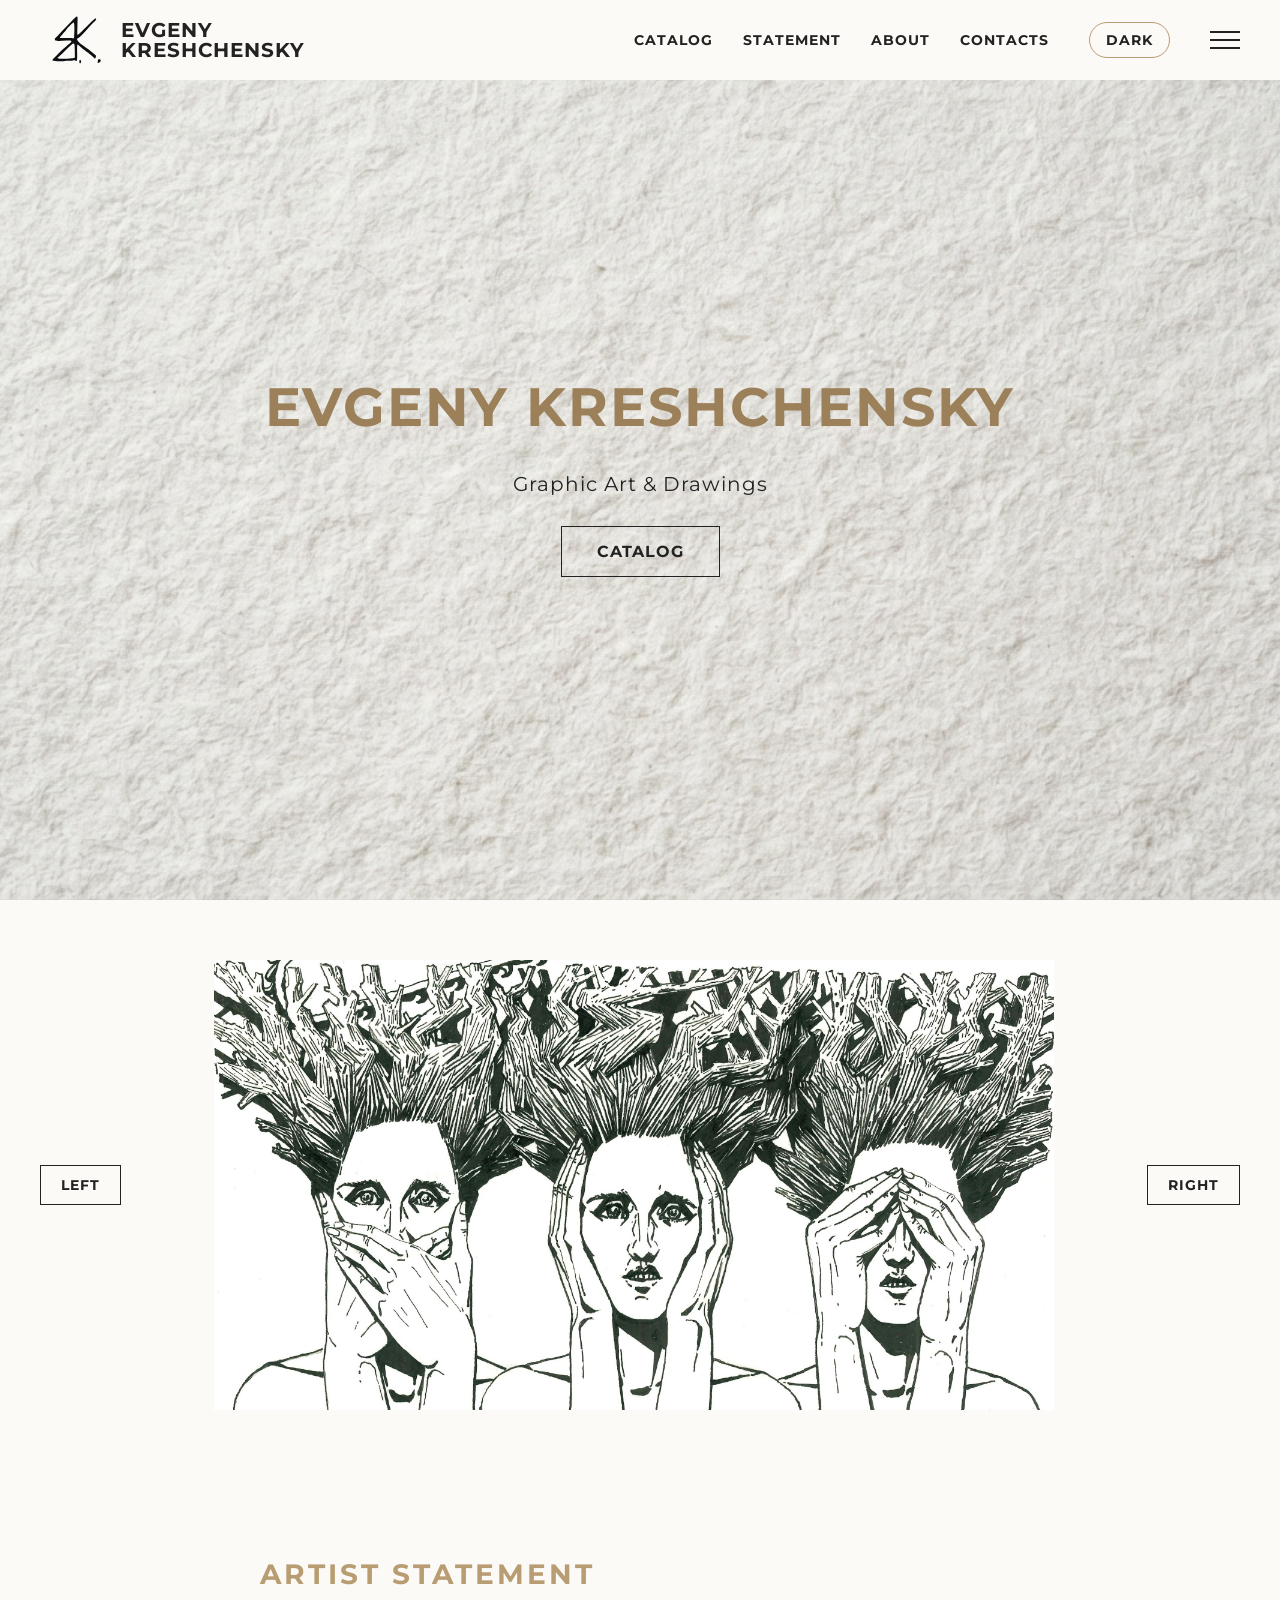
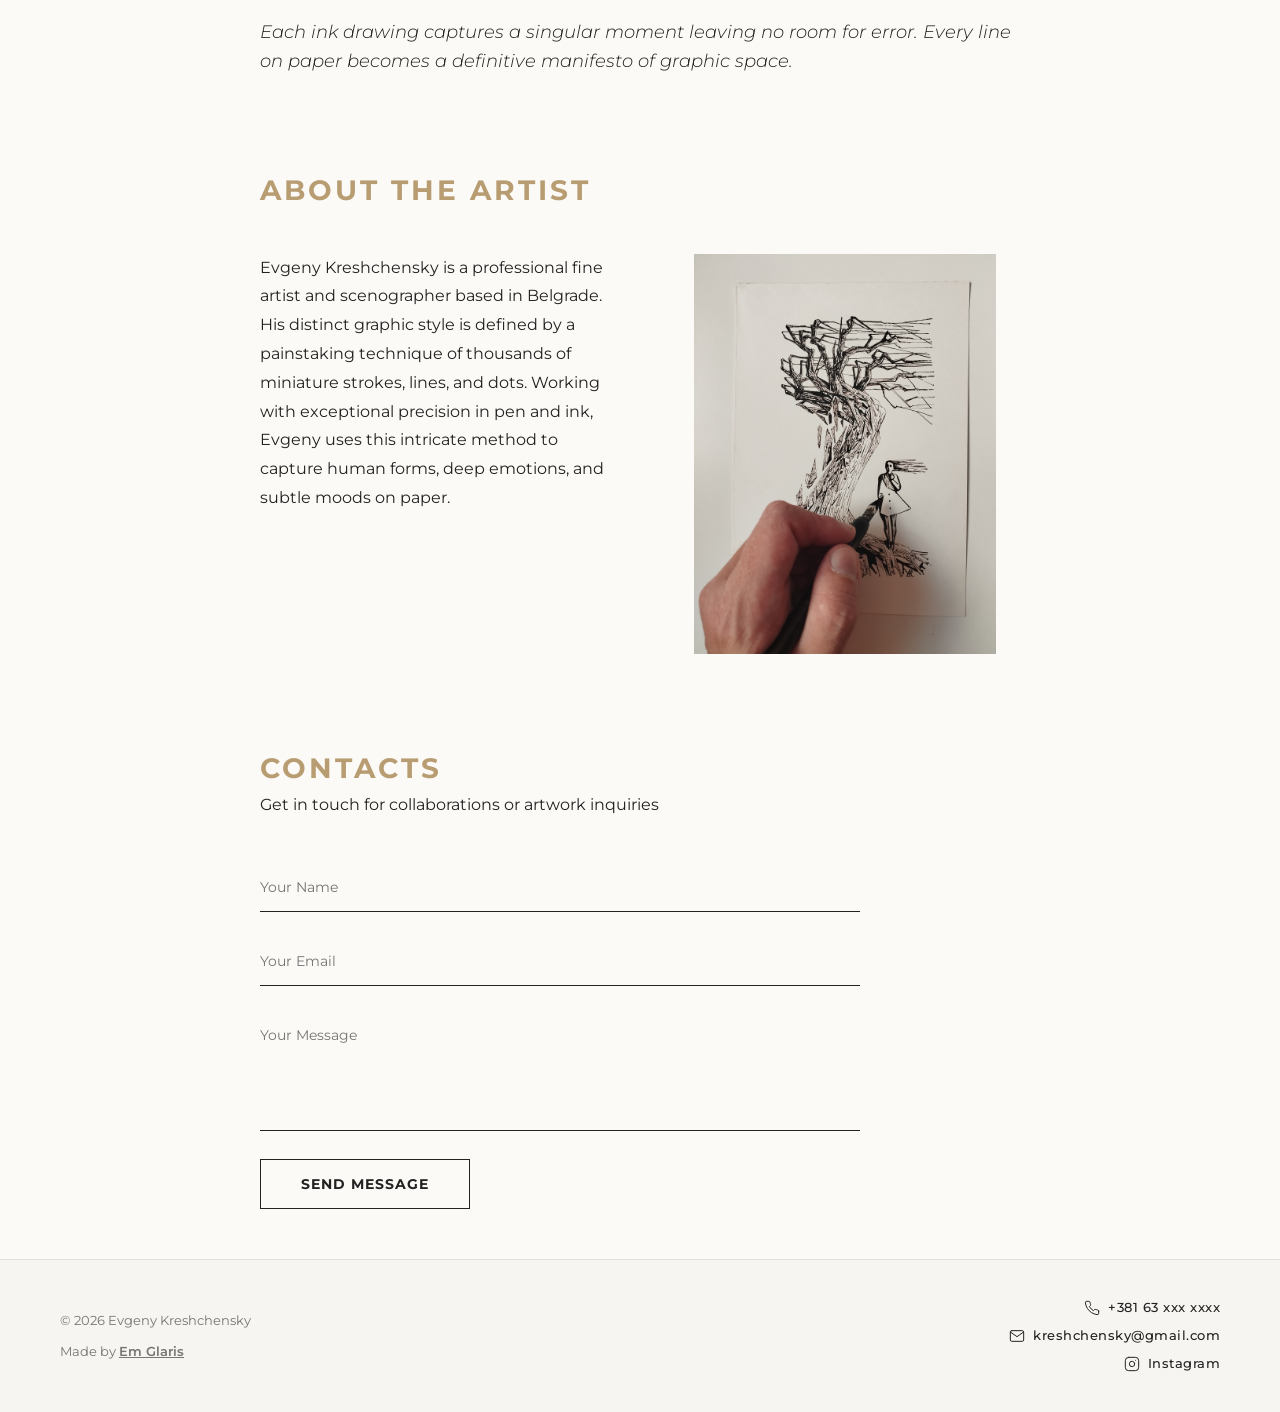
==== index.html @ 4cdf9046 "feat: add dark theme" ====
<!DOCTYPE html>
<html lang="en">

<head>
    <meta charset="UTF-8">
    <meta name="viewport" content="width=device-width, initial-scale=1.0">
    <title>Drawings of Kreshchensky</title>
    <link rel="stylesheet" href="css/reset.css">
    <link rel="stylesheet" href="css/style.css">
    <link rel="icon" href="https://fav.farm/%F0%9F%96%8B">
    <script src="js/theme.js" defer></script>
</head>

<body>
    <div class="wrapper">
        <header class="header">
            <div class="header__wrapper">
                <div class="logo">
                    <a href="index.html" class="logo__link"><img class="logo__img" src="img/logo.svg"
                            alt="Logo Artist's Signature"><span class="logo__text">Evgeny<br>Kreshchensky</span></a>
                </div>
                <div class="header__actions">
                    <nav class="nav">
                        <ul class="nav__list">
                            <li class="nav__item"><a href="catalog.html" class="nav__link">Catalog</a></li>
                            <li class="nav__item"><a href="#statement" class="nav__link">Statement</a></li>
                            <li class="nav__item"><a href="#about" class="nav__link">About</a></li>
                            <li class="nav__item"><a href="#contacts" class="nav__link">Contacts</a></li>
                        </ul>
                    </nav>
                    <button type="button" class="theme-toggle">
                        <span class="theme-toggle__text">Dark</span>
                    </button>
                    <button type="button" class="burger">
                        <span class="burger__line"></span>
                        <span class="burger__line"></span>
                        <span class="burger__line"></span>
                    </button>
                </div>
            </div>
        </header>
        <main class="main">
            <section class="hero">
                <div class="hero__container">
                    <h1 class="hero__title">Evgeny Kreshchensky</h1>
                    <h2 class="hero__subtitle">Graphic Art & Drawings</h2>
                    <a href="catalog.html" class="hero__link">Catalog</a>
                </div>
            </section>
            <section class="slider">
                <div class="slider__container">
                    <button type="button" class="slider__arrow slider__arrow--prev">Left</button>

                    <div class="slider__track">
                        <div class="slider__slide">
                            <img class="slider__image" src="img/kreshchensky-the-cut.jpg"
                                alt="Evgeny Kreshchensky. The Cut, 2026. Ink on paper">
                        </div>
                    </div>

                    <button type="button" class="slider__arrow slider__arrow--next">Right</button>
                </div>
            </section>
            <section id="statement" class="statement">
                <div class="statement__container">
                    <h2 class="statement__title">Artist Statement</h2>
                    <p class="statement__text">
                        Each ink drawing captures a singular moment leaving no room for error. Every line on paper
                        becomes a definitive manifesto of graphic space.
                    </p>
                </div>
            </section>
            <section id="about" class="about">
                <div class="about__container">
                    <h2 class="about__title">About the Artist</h2>
                    <div class="about__content">
                        <p class="about__text">
                            Evgeny Kreshchensky is a professional fine artist and scenographer based in Belgrade. His
                            distinct graphic style is defined by a painstaking technique of thousands of miniature
                            strokes, lines, and dots. Working with exceptional precision in pen and ink, Evgeny uses
                            this intricate method to capture human forms, deep emotions, and subtle moods on paper.
                        </p>
                        <div class="about__image-wrapper">
                            <img src="img/artist-hand-and-drawing.jpg" alt="Artist's hand and his ink drawing"
                                class="about__image">
                        </div>
                    </div>
                </div>
            </section>
            <section id="contacts" class="contacts">
                <div class="contacts__container">
                    <h2 class="contacts__title">Contacts</h2>
                    <p class="contacts__subtitle">Get in touch for collaborations or artwork inquiries</p>

                    <form class="contacts__form" action="#" method="POST">
                        <div class="contacts__field">
                            <input type="text" class="contacts__input" placeholder="Your Name" required>
                        </div>
                        <div class="contacts__field">
                            <input type="email" class="contacts__input" placeholder="Your Email" required>
                        </div>
                        <div class="contacts__field">
                            <textarea class="contacts__textarea" placeholder="Your Message" required></textarea>
                        </div>
                        <button type="submit" class="contacts__btn">Send Message</button>
                    </form>
                </div>
            </section>
        </main>
        <footer class="footer">
            <div class="footer__container">
                <div class="footer__block footer__block--left">
                    <p class="footer__text">&copy; 2026 Evgeny Kreshchensky</p>
                    <p class="footer__text">Made by <a href="https://github.com/glaris" class="footer__dev-link"
                            target="_blank" rel="noopener noreferrer">Em Glaris</a></p>
                </div>

                <div class="footer__block footer__block--right">
                    <a href="tel:+381631234567" class="footer__link">
                        <svg class="footer__icon" viewBox="0 0 24 24" fill="none" stroke="currentColor"
                            stroke-width="1.5" stroke-linecap="round" stroke-linejoin="round">
                            <path
                                d="M22 16.92v3a2 2 0 0 1-2.18 2 19.79 19.79 0 0 1-8.63-3.07 19.5 19.5 0 0 1-6-6 19.79 19.79 0 0 1-3.07-8.67A2 2 0 0 1 4.11 2h3a2 2 0 0 1 2 1.72 12.84 12.84 0 0 0 .7 2.81 2 2 0 0 1-.45 2.11L8.09 9.91a16 16 0 0 0 6 6l1.27-1.27a2 2 0 0 1 2.11-.45 12.84 12.84 0 0 0 2.81.7A2 2 0 0 1 22 16.92z" />
                        </svg>
                        +381 63 xxx xxxx
                    </a>
                    <a href="mailto:kreshchensky@gmail.com" class="footer__link">
                        <svg class="footer__icon" viewBox="0 0 24 24" fill="none" stroke="currentColor"
                            stroke-width="1.5" stroke-linecap="round" stroke-linejoin="round">
                            <path d="M4 4h16c1.1 0 2 .9 2 2v12c0 1.1-.9 2-2 2H4c-1.1 0-2-.9-2-2V6c0-1.1.9-2 2-2z" />
                            <polyline points="22,6 12,13 2,6" />
                        </svg>
                        kreshchensky@gmail.com
                    </a>
                    <a href="https://www.instagram.com/kreshchensky/" class="footer__link" target="_blank"
                        rel="noopener noreferrer">
                        <svg class="footer__icon" viewBox="0 0 24 24" fill="none" stroke="currentColor"
                            stroke-width="1.5" stroke-linecap="round" stroke-linejoin="round">
                            <rect x="2" y="2" width="20" height="20" rx="5" ry="5" />
                            <path d="M16 11.37A4 4 0 1 1 12.63 8 4 4 0 0 1 16 11.37z" />
                            <line x1="17.5" y1="6.5" x2="17.51" y2="6.5" />
                        </svg>
                        Instagram
                    </a>
                </div>
            </div>
        </footer>
    </div>
</body>

</html>
---- css/style.css ----
@import url('https://fonts.googleapis.com/css2?family=Montserrat:ital,wght@0,100..900;1,100..900&display=swap');

:root {
    --main-bg: #fcfaf6;
    --main-text: #222222;
    --main-title: #9c8059;
    --accent-bronze: #b89c72;
    --accent-hover: #9c8059;
    --bg-paper: url('../img/hero-bg-light.jpg') no-repeat center / cover;
    --card-shadow: rgba(0, 0, 0, 0.2);
    --header-h: 100px;
}

body.dark-theme {
    --main-bg: #1a1a1a;
    --main-text: #f5f5f5;
    --accent-hover: #d4bc98;
    --bg-paper: url('../img/hero-bg-dark.jpg') no-repeat center / cover;
    --card-shadow: rgba(0, 0, 0, 0.6);
}

body.dark-theme .logo__img {
    filter: invert(1);
}


body {
    font-family: 'Montserrat', sans-serif;
    background-color: var(--main-bg);
    color: var(--main-text);
}

.wrapper {
    display: flex;
    flex-direction: column;
    min-height: 100%;
    overflow: hidden;
}

.main {
    flex: 1 1 auto;
}


/* === HEADER === */

.header {
    position: fixed;
    left: 0;
    top: 0;
    width: 100%;
    z-index: 100;
    background-color: var(--main-bg);
}

.header__wrapper {
    display: flex;
    justify-content: space-between;
    align-items: center;
    padding: 10px 40px;
}


.header__actions {
    display: flex;
    align-items: center;
    gap: 40px;
}

.logo__img {
    height: 60px;
    width: auto;
    display: block;
}

.logo__link {
    display: flex;
    align-items: center;
    gap: 15px;
    color: inherit;
}

.logo__text {
    font-size: 20px;
    font-weight: 700;
    text-transform: uppercase;
    letter-spacing: 1px;
}

.nav__list {
    display: flex;
    align-items: center;
    gap: 30px;
}

.nav__link {
    font-size: 14px;
    font-weight: 700;
    text-transform: uppercase;
    letter-spacing: 1px;
    transition: color 0.3s ease;
}

.nav__link:hover {
    color: var(--accent-hover);
    text-decoration: underline;
}

.theme-toggle {
    font-size: 14px;
    font-weight: 700;
    text-transform: uppercase;
    letter-spacing: 1px;
    padding: 8px 16px;
    border: 1px solid var(--accent-bronze);
    border-radius: 50px;
    transition: all 0.3s ease;
}

.theme-toggle:hover {
    background-color: var(--accent-bronze);
    color: var(--main-bg);
}

.burger {
    display: flex;
    flex-direction: column;
    justify-content: space-between;
    width: 30px;
    height: 18px;
}

.burger__line {
    display: block;
    width: 100%;
    height: 2px;
    background-color: var(--main-text);
}


/* === FOOTER === */

.footer {
    padding: 40px 0;
    background-color: rgba(0, 0, 0, 0.02);
    border-top: 1px solid rgba(34, 34, 34, 0.1);
}

.footer__container {
    max-width: 1200px;
    width: 100%;
    margin: 0 auto;
    padding: 0 20px;
    display: flex;
    justify-content: space-between;
    align-items: center;
}

.footer__block {
    display: flex;
    flex-direction: column;
    gap: 12px;
}

.footer__block--left {
    align-items: flex-start;
}

.footer__block--right {
    align-items: flex-end;
}

.footer__text {
    font-size: 13px;
    line-height: 1.4;
    color: var(--main-text);
    opacity: 0.6;
}

.footer__dev-link {
    color: inherit;
    text-decoration: underline;
    font-weight: 600;
    transition: color 0.3s ease;
}

.footer__dev-link:hover {
    color: var(--accent-hover);
}

.footer__link {
    font-size: 13px;
    font-weight: 500;
    letter-spacing: 0.5px;
    color: var(--main-text);
    display: flex;
    align-items: center;
    gap: 8px;
    position: relative;
    transition: color 0.3s ease;
}

.footer__link:hover {
    color: var(--accent-hover);
}

.footer__link::after {
    content: '';
    position: absolute;
    bottom: -2px;
    right: 0;
    width: 0;
    height: 1px;
    background-color: var(--accent-hover);
    transition: width 0.3s ease;
}

.footer__link:hover::after {
    width: calc(100% - 24px);
    left: 24px;
}

.footer__icon {
    width: 16px;
    height: 16px;
    transition: stroke 0.3s ease;
}


/* === MAIN PAGE === */

/* === hero === */

.hero {
    min-height: 100vh;
    min-height: 100svh;
    display: flex;
    flex-direction: column;
    align-items: center;
    justify-content: center;
    text-align: center;
    padding: 80px 20px 40px;
    background: var(--bg-paper);
}

.hero__title {
    font-size: 54px;
    font-weight: 700;
    text-transform: uppercase;
    color: var(--main-title);
    letter-spacing: 2px;
    margin-bottom: 40px;
}

.hero__subtitle {
    font-size: 20px;
    font-weight: 400;
    letter-spacing: 1px;
    margin-bottom: 50px;
}

.hero__link {
    font-size: 16px;
    font-weight: 700;
    text-transform: uppercase;
    letter-spacing: 1px;
    padding: 15px 35px;
    border: 1px solid var(--main-text);
    transition: all 0.3s ease;
}

.hero__link:hover {
    background-color: var(--main-text);
    color: var(--main-bg);
}

/* === slider === */

.slider {
    padding: 60px 20px 100px;
    background-color: var(--main-bg);
}

.slider__container {
    max-width: 1200px;
    margin: 0 auto;
    display: flex;
    align-items: center;
    justify-content: space-between;
    gap: 40px;
}

.slider__arrow {
    font-size: 14px;
    font-weight: 700;
    text-transform: uppercase;
    letter-spacing: 1px;
    padding: 10px 20px;
    border: 1px solid var(--main-text);
    transition: all 0.3s ease;
}

.slider__arrow:hover {
    background-color: var(--main-text);
    color: var(--main-bg);
}

.slider__track {
    flex-grow: 1;
    display: flex;
    justify-content: center;
}

.slider__slide {
    width: 100%;
    max-width: 800px;
    height: 450px;
    display: flex;
    align-items: center;
    justify-content: center;
}

.slider__image {
    height: 100%;
}

/* === statement === */

.statement {
    padding: 50px 0;
    background-color: var(--main-bg);
}

.statement__container {
    max-width: 800px;
    width: 100%;
    margin: 0 auto;
    padding: 0 20px;
}

.statement__title {
    font-size: 28px;
    font-weight: 700;
    text-transform: uppercase;
    letter-spacing: 3px;
    color: var(--accent-bronze);
    margin-bottom: 30px;
}

.statement__text {
    font-size: 18px;
    font-weight: 300;
    line-height: 1.6;
    font-style: italic;
    color: var(--main-text);
}

/* === about === */

.about {
    padding: 50px 0;
    background-color: var(--main-bg);
}

.about__container {
    max-width: 800px;
    width: 100%;
    margin: 0 auto;
    padding: 0 20px;
}

.about__title {
    font-size: 28px;
    font-weight: 700;
    text-transform: uppercase;
    letter-spacing: 3px;
    color: var(--accent-bronze);
    margin-bottom: 50px;
}

.about__content {
    display: flex;
    align-items: flex-start;
    justify-content: space-between;
    gap: 60px;
}

.about__text {
    flex: 1;
    font-size: 16px;
    line-height: 1.8;
    color: var(--main-text);
}

.about__image-wrapper {
    flex: 1;
    max-width: 500px;
    height: 400px;
    display: flex;
    align-items: center;
    justify-content: center;
}

.about__image {
    height: 100%;
}

/* === contacts === */

.contacts {
    padding: 50px 0;
    background-color: var(--main-bg);
}

.contacts__container {
    max-width: 800px;
    width: 100%;
    margin: 0 auto;
    padding: 0 20px;
}

.contacts__title {
    font-size: 28px;
    font-weight: 700;
    text-transform: uppercase;
    letter-spacing: 3px;
    color: var(--accent-bronze);
    margin-bottom: 15px;
}

.contacts__subtitle {
    font-size: 16px;
    font-weight: 400;
    color: var(--main-text);
    margin-bottom: 50px;
}

.contacts__form {
    max-width: 600px;
    width: 100%;
    display: flex;
    flex-direction: column;
    gap: 25px;
}

.contacts__input,
.contacts__textarea {
    width: 100%;
    padding: 15px 0;
    font-family: inherit;
    font-size: 14px;
    color: var(--main-text);
    background-color: transparent;
    border: none;
    border-bottom: 1px solid var(--main-text);
    outline: none;
    transition: border-color 0.3s ease;
}

.contacts__textarea {
    height: 120px;
    resize: none;
}

.contacts__input:focus,
.contacts__textarea:focus {
    border-bottom-color: var(--accent-bronze);
}

.contacts__btn {
    align-self: flex-start;
    font-size: 14px;
    font-weight: 700;
    text-transform: uppercase;
    letter-spacing: 1px;
    padding: 15px 40px;
    border: 1px solid var(--main-text);
    background-color: transparent;
    color: var(--main-text);
    cursor: pointer;
    transition: all 0.3s ease;
}

.contacts__btn:hover {
    background-color: var(--main-text);
    color: var(--main-bg);
}


/* === CATALOG 2 PAGE === */

.catalog {
    padding: 80px 0px 40px;
    /* background: var(--bg-paper) */
}

.catalog__container {
    max-width: 1400px;
    margin: 0 auto;
    padding: 0 40px;

}

.catalog__title {
    font-size: 38px;
    font-weight: 700;
    text-transform: uppercase;
    letter-spacing: 3px;
    color: var(--main-title);
    text-align: center;
    padding: 40px 0px 20px;
}

/* === catalog filter=== */

.catalog__filter {
    display: flex;
    flex-wrap: wrap;
    justify-content: center;
    text-align: center;
    gap: 20px;
    padding-bottom: 20px;
}

.filter__btn {
    font-size: 16px;
    font-weight: 700;
    text-transform: uppercase;
    letter-spacing: 1px;
    padding: 10px 35px;
    border: 1px solid var(--main-text);
    transition: all 0.3s ease;
}

.filter__btn:hover {
    background-color: var(--main-text);
    color: var(--main-bg);
}


/* === cards === */

.catalog__grid {
    display: grid;
    grid-template-columns: repeat(3, 1fr);
    gap: 20px 40px;
    justify-items: center;
}

.card {
    display: flex;
    flex-direction: column;
}

.card__image-wrapper {
    width: 100%;
    height: 66vh;
    max-height: 66vh;
    aspect-ratio: 17 / 24;
    box-sizing: border-box;
    padding: 20px 20px 0;
    display: flex;
    align-items: flex-end;
}

.card__image {
    max-width: 100%;
    max-height: 100%;
    object-fit: contain;
    display: block;
    box-shadow: 10px 10px 10px #00000022;
    cursor: pointer;
}

.card__label {
    font-weight: 500;
    opacity: 0.5;
    margin-right: 4px;
}

.card__content {
    padding: 25px 20px 20px;
    font-size: 13px;
    line-height: 1.6;
    text-align: left;
    color: var(--main-text);
}

.card__title {
    font-size: 15px;
    font-weight: 700;
    margin-bottom: 8px;
    text-transform: uppercase;
    letter-spacing: 0.5px;
    color: var(--main-text);
}

.catalog__more-btn {
    display: block;
    margin: 60px auto 0;
    font-size: 16px;
    font-weight: 700;
    text-transform: uppercase;
    letter-spacing: 1px;
    padding: 15px 45px;
    border: 1px solid var(--main-text);
    color: var(--main-text);
    background: transparent;
    transition: all 0.3s ease;
    cursor: pointer;
}

.catalog__more-btn:hover {
    background-color: var(--main-text);
    color: var(--main-bg);
}

/* ===== RESPONSIVE ===== */

@media (max-width: 1325px) {
    .catalog__grid {
        grid-template-columns: repeat(2, 1fr);
        gap: 40px;
        justify-items: center;
        justify-content: center;
    }

    .card {
        max-width: 450px;
        width: 100%;
    }

    .card__image-wrapper {
        height: 55vh;
        max-height: 55vh;
    }
}


@media (max-width: 1094px) {
    .slider {
        padding: 40px 10px;
    }

    .slider__container {
        flex-wrap: wrap;
        justify-content: center;
        gap: 20px;
        padding: 0 10px;
    }

    .slider__track {
        width: 100%;
        order: -1;
    }

    .slider__arrow {
        padding: 10px 20px;
        font-size: 13px;
    }
}


@media (max-width: 1024px) {
    .header__wrapper {
        padding: 10px 24px;
    }

    .header__actions {
        gap: 20px;
    }

    .nav__list {
        gap: 20px;
    }

    .hero__title {
        font-size: 42px;
        margin-bottom: 30px;
    }

    .hero__subtitle {
        font-size: 18px;
        margin-bottom: 40px;
    }

    .slider {
        padding: 40px 24px 60px;
    }

    .slider__slide {
        max-width: 100%;
        height: 380px;
    }

    .about__content {
        flex-direction: column-reverse;
        gap: 40px;
    }

    .about__image-wrapper {
        max-width: 100%;
        height: auto;
        aspect-ratio: 17 / 24;
    }

    .about__image {
        width: 100%;
        height: 100%;
        object-fit: contain;
    }

    .footer__container {
        padding: 0 24px;
    }
}

@media (max-width: 860px) {
    .nav {
        display: none;
    }

    .header__wrapper {
        padding: 10px 16px;
    }

    .header__actions {
        gap: 15px;
    }

    .logo__text {
        font-size: 14px;
    }

    .logo__img {
        height: 40px;
    }
}


@media (max-width: 768px) {
    .catalog {
        padding: 60px 0px 30px;
    }

    .catalog__container {
        padding: 0 24px;
    }

    .catalog__title {
        font-size: 36px;
    }

    .catalog__grid {
        grid-template-columns: repeat(2, 1fr);
        gap: 5px 24px;
    }

    .card__image-wrapper {
        height: 45vh;
        max-height: 45vh;
        padding: 16px 16px 0;
    }

    .filter__btn {
        padding: 10px 20px;
        font-size: 13px;
    }


    .hero__title {
        font-size: 32px;
    }

    .slider {
        padding: 40px 10px;
    }

    .slider__container {
        flex-wrap: wrap;
        justify-content: center;
        gap: 20px;
        padding: 0 10px;
    }

    .slider__track {
        width: 100%;
        order: -1;
    }

    .slider__slide {
        height: auto;
        max-width: 100%;
        aspect-ratio: 17 / 24;
    }

    .slider__arrow {
        padding: 10px 20px;
        font-size: 13px;
    }

    .footer__container {
        flex-direction: column;
        gap: 20px;
        text-align: center;
    }

    .footer__block--left,
    .footer__block--right {
        align-items: center;
    }
}

@media (max-width: 600px) {
    .catalog__grid {
        grid-template-columns: 1fr;
        gap: 30px;
    }

    .catalog__container {
        padding: 0 16px;
    }

    .catalog__title {
        font-size: 28px;
    }

    .card__image-wrapper {
        height: 55vh;
        max-height: 55vh;
        padding: 16px 16px 0;
    }

    .card__content {
        padding: 12px 16px 16px;
    }
}
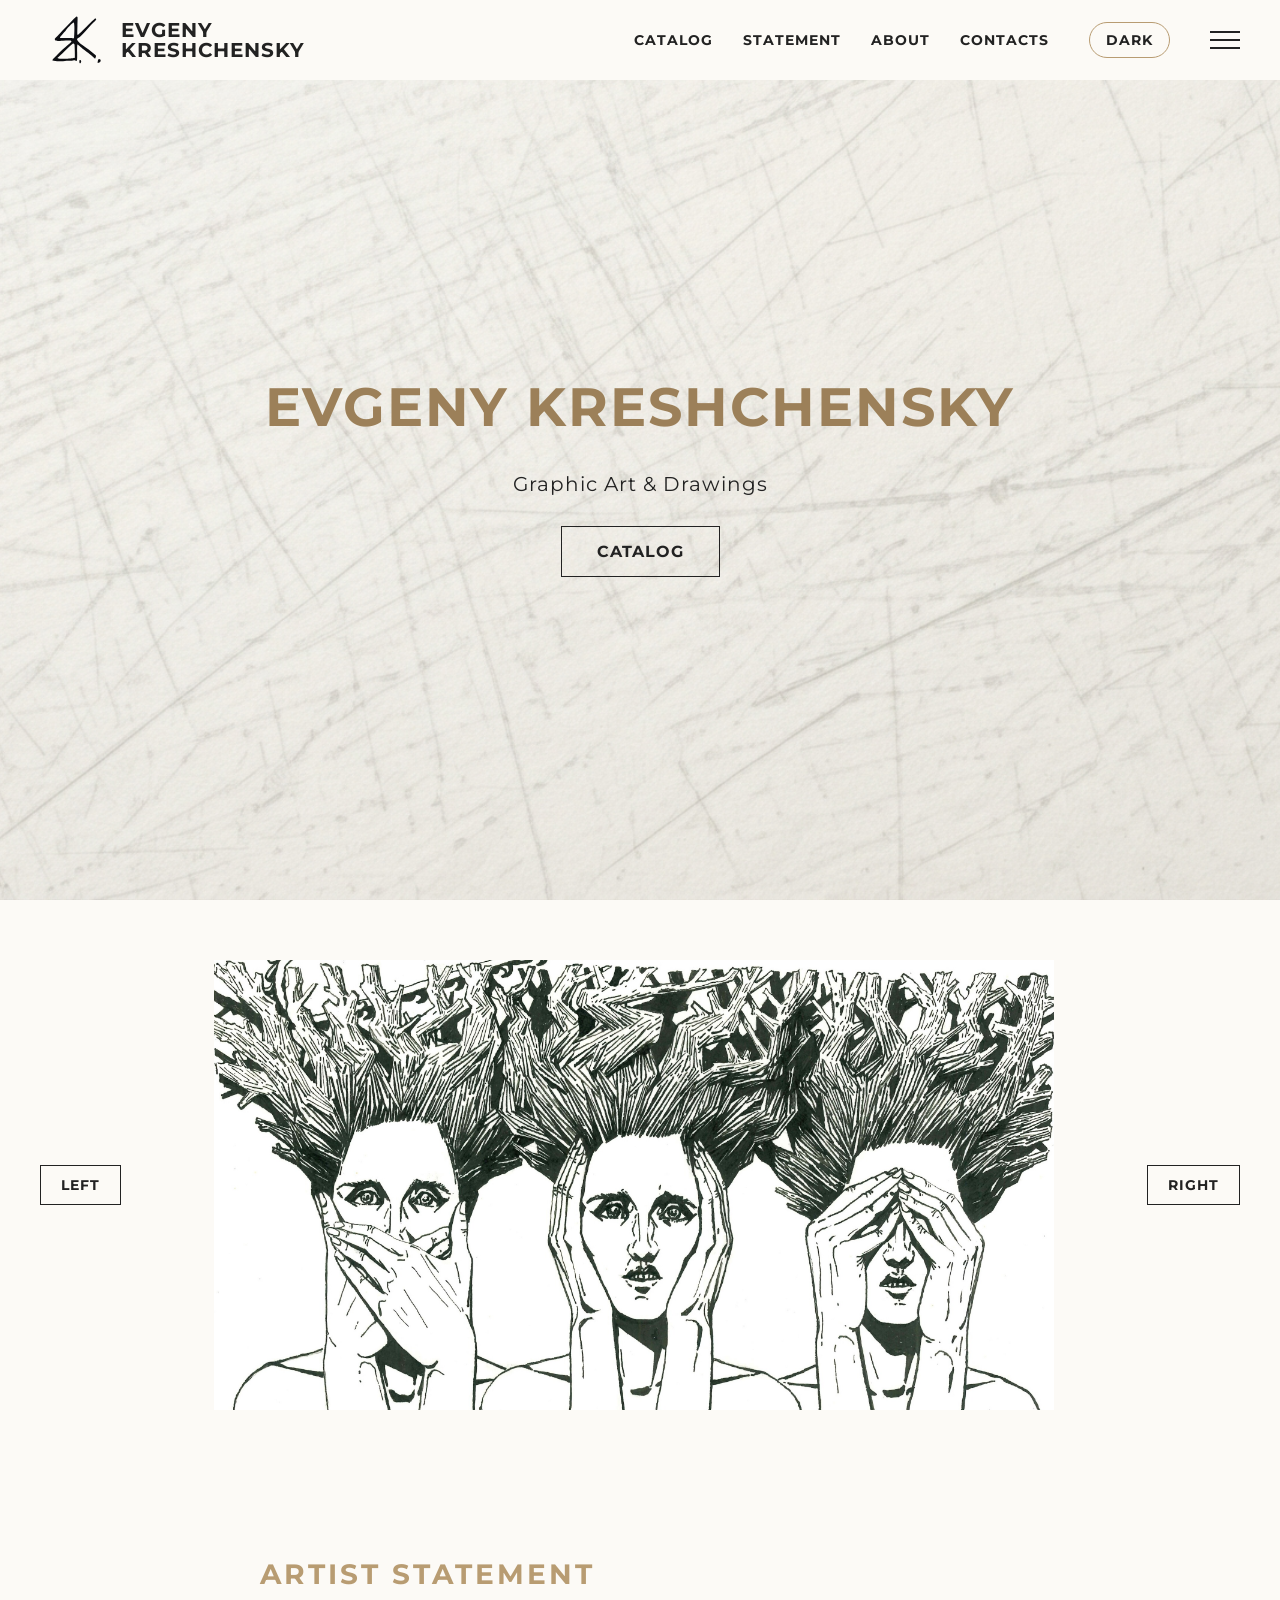
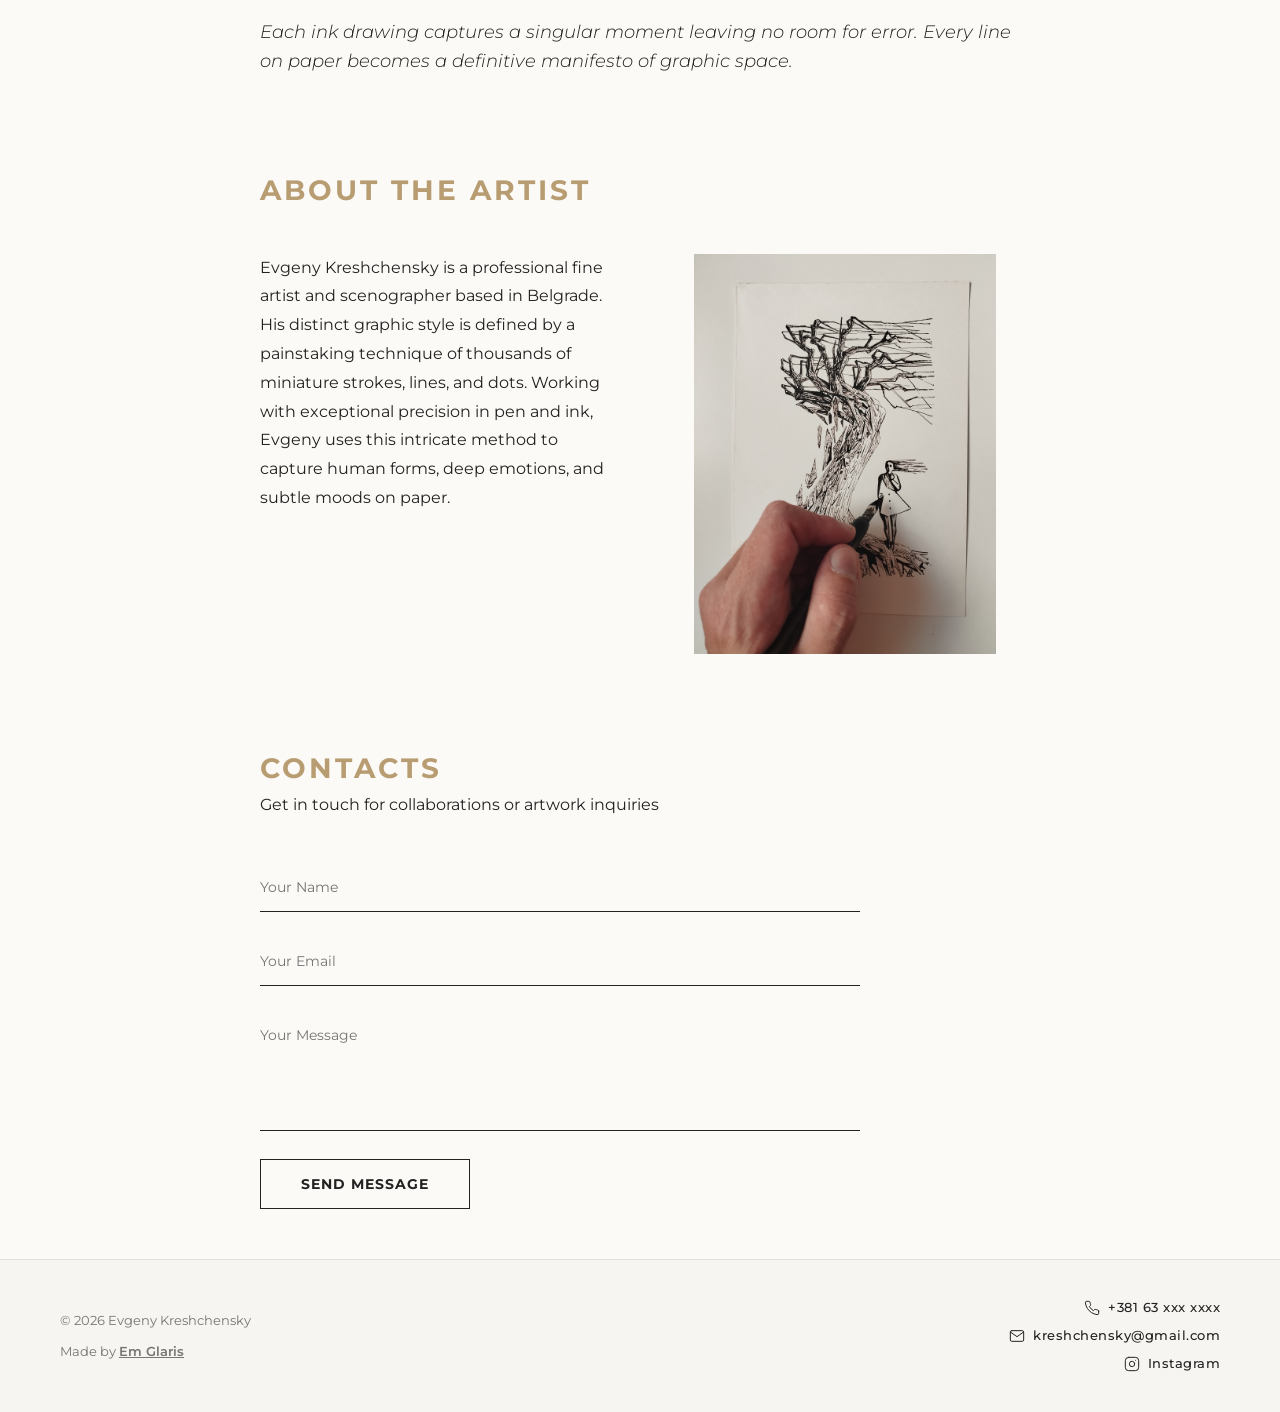
==== commit 44a036d0: "fix: fix: solve W3C validator warning for slider section" ====
--- a/index.html
+++ b/index.html
@@ -47,7 +47,7 @@
                     <a href="catalog.html" class="hero__link">Catalog</a>
                 </div>
             </section>
-            <section class="slider">
+            <div class="slider">
                 <div class="slider__container">
                     <button type="button" class="slider__arrow slider__arrow--prev">Left</button>
 
@@ -60,7 +60,7 @@
 
                     <button type="button" class="slider__arrow slider__arrow--next">Right</button>
                 </div>
-            </section>
+            </div>
             <section id="statement" class="statement">
                 <div class="statement__container">
                     <h2 class="statement__title">Artist Statement</h2>
--- a/css/style.css
+++ b/css/style.css
@@ -6,7 +6,7 @@
     --main-title: #9c8059;
     --accent-bronze: #b89c72;
     --accent-hover: #9c8059;
-    --bg-paper: url('../img/hero-bg-light.jpg') no-repeat center / cover;
+    --bg-paper: url('../img/hero-bg-light-2.jfif') no-repeat center / cover;
     --card-shadow: rgba(0, 0, 0, 0.2);
     --header-h: 100px;
 }
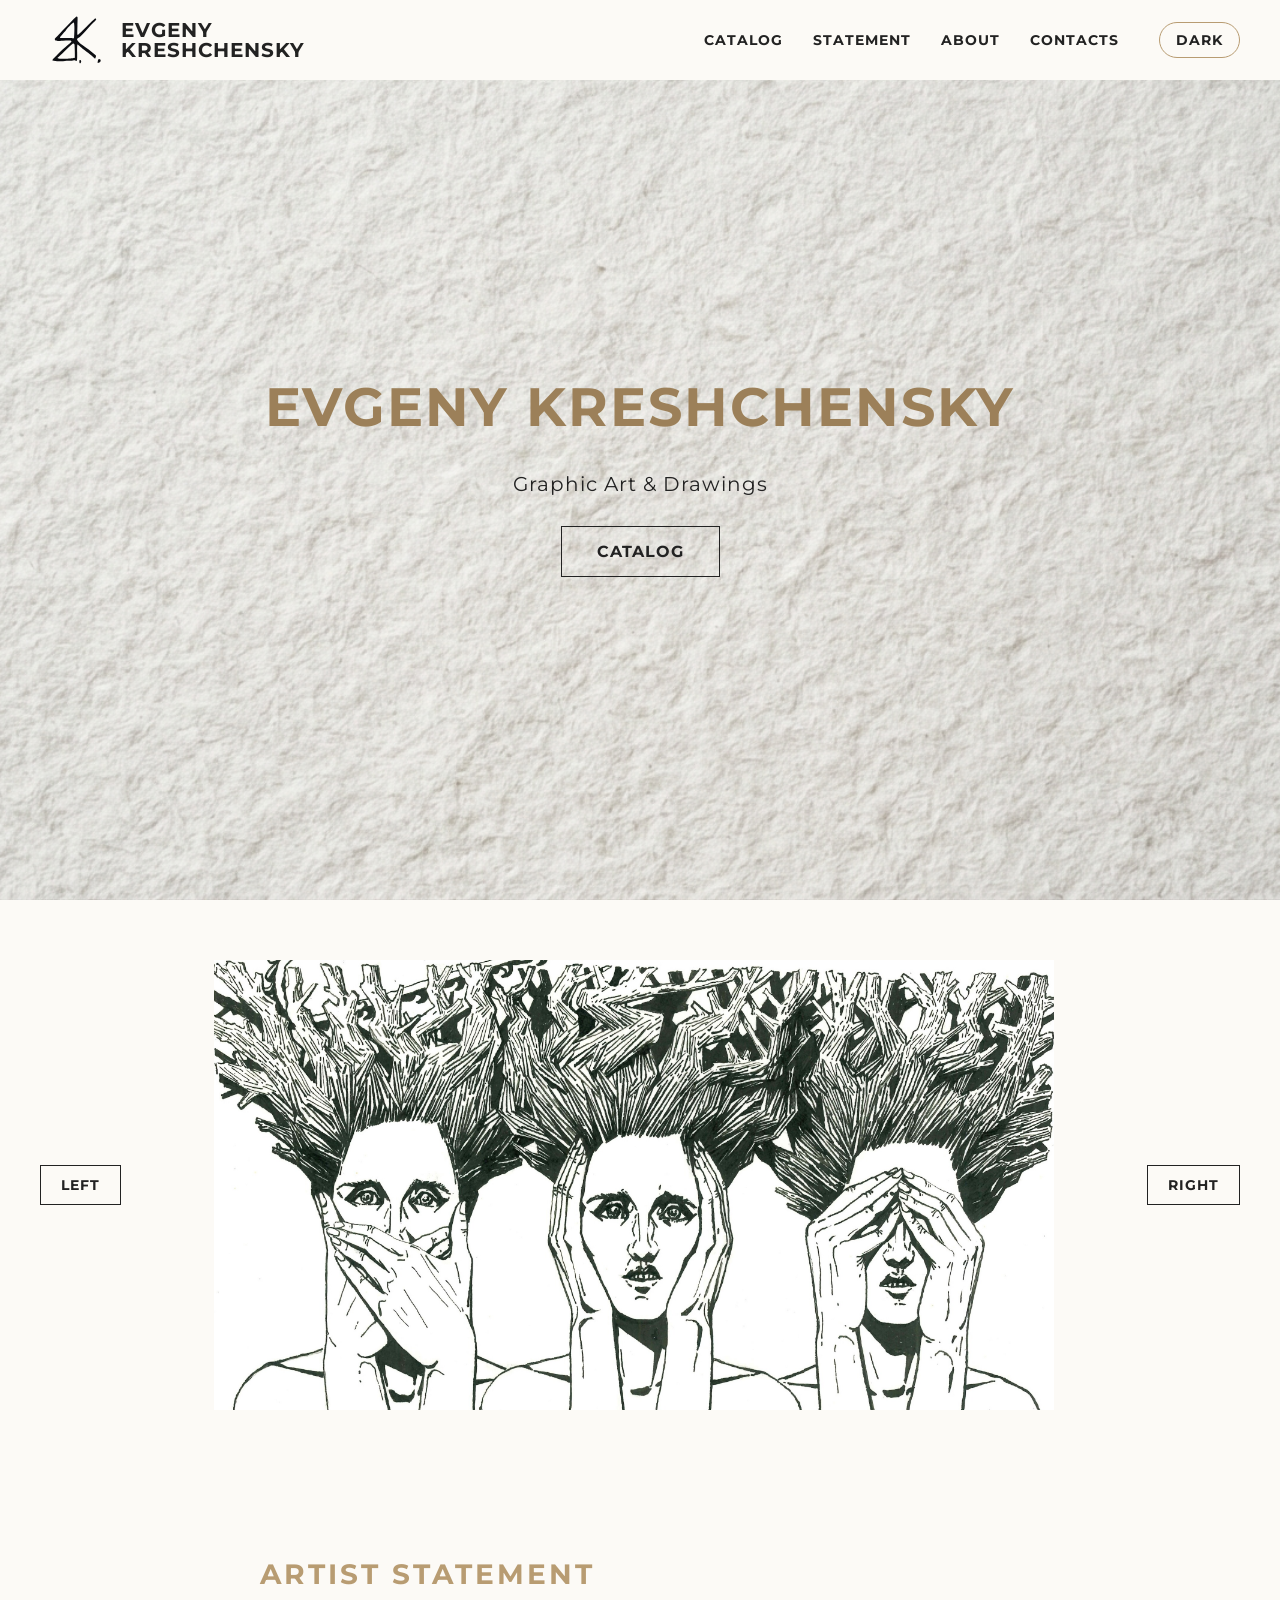
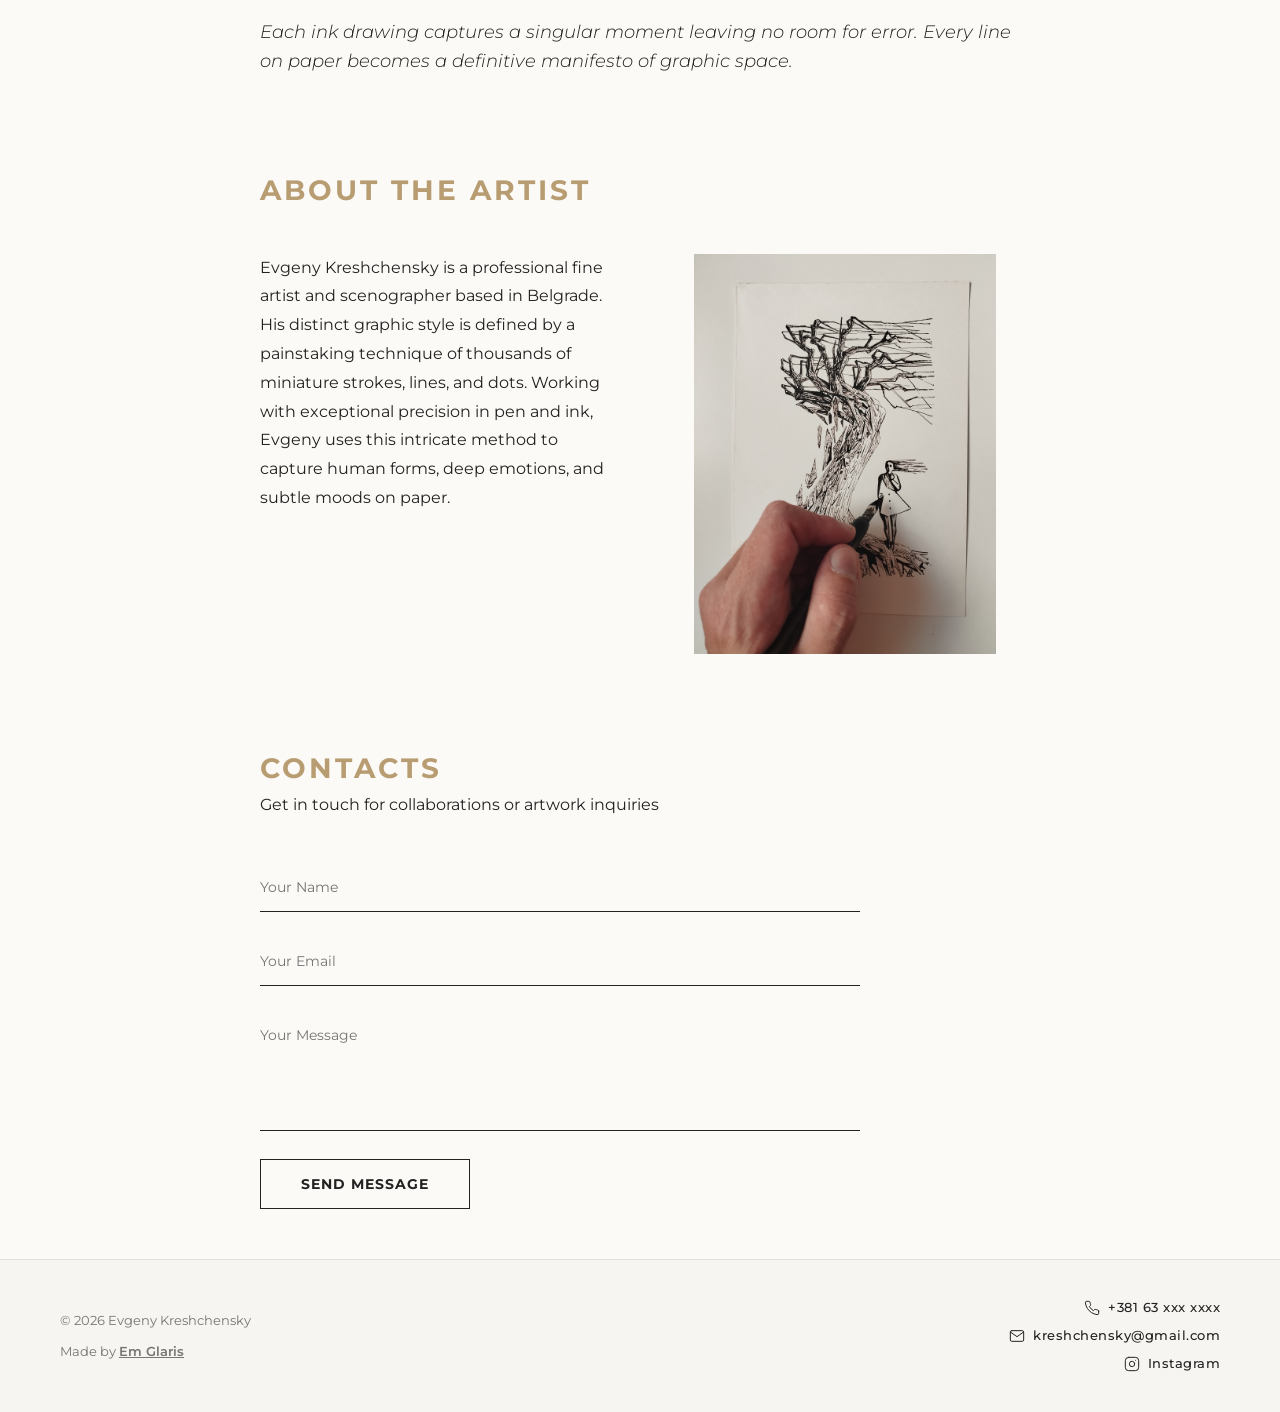
==== commit 6355034a: "fix: correct responsive layout for catalog grid" ====
--- a/index.html
+++ b/index.html
@@ -50,14 +50,12 @@
             <div class="slider">
                 <div class="slider__container">
                     <button type="button" class="slider__arrow slider__arrow--prev">Left</button>
-
                     <div class="slider__track">
-                        <div class="slider__slide">
+                        <figure class="slider__slide">
                             <img class="slider__image" src="img/kreshchensky-the-cut.jpg"
                                 alt="Evgeny Kreshchensky. The Cut, 2026. Ink on paper">
-                        </div>
+                        </figure>
                     </div>
-
                     <button type="button" class="slider__arrow slider__arrow--next">Right</button>
                 </div>
             </div>
--- a/css/style.css
+++ b/css/style.css
@@ -6,7 +6,7 @@
     --main-title: #9c8059;
     --accent-bronze: #b89c72;
     --accent-hover: #9c8059;
-    --bg-paper: url('../img/hero-bg-light-2.jfif') no-repeat center / cover;
+    --bg-paper: url('../img/hero-bg-light.jpg') no-repeat center / cover;
     --card-shadow: rgba(0, 0, 0, 0.2);
     --header-h: 100px;
 }
@@ -19,6 +19,10 @@
     --card-shadow: rgba(0, 0, 0, 0.6);
 }
 
+body.dark-theme .card__image {
+    transition: box-shadow 0.3s ease;
+}
+
 body.dark-theme .logo__img {
     filter: invert(1);
 }
@@ -41,6 +45,11 @@
     flex: 1 1 auto;
 }
 
+.statement,
+.about,
+.contacts {
+    scroll-margin-top: var(--header-h);
+}
 
 /* === HEADER === */
 
@@ -123,11 +132,7 @@
 }
 
 .burger {
-    display: flex;
-    flex-direction: column;
-    justify-content: space-between;
-    width: 30px;
-    height: 18px;
+    display: none;
 }
 
 .burger__line {
@@ -550,10 +555,13 @@
 .card {
     display: flex;
     flex-direction: column;
+    align-items: center;
+    min-width: 0;
 }
 
 .card__image-wrapper {
-    width: 100%;
+    width: auto;
+    max-width: 100%;
     height: 66vh;
     max-height: 66vh;
     aspect-ratio: 17 / 24;
@@ -570,6 +578,18 @@
     display: block;
     box-shadow: 10px 10px 10px #00000022;
     cursor: pointer;
+    transition: box-shadow 0.3s ease;
+}
+
+.card__image:hover {
+    box-shadow: 10px 15px 35px rgba(0, 0, 0, 0.28);
+}
+
+body.dark-theme .card__image:hover {
+    box-shadow:
+        10px 15px 10px rgba(0, 0, 0, 0.6),
+        10px 15px 65px #e9e0d185;
+
 }
 
 .card__label {
@@ -617,17 +637,12 @@
 
 /* ===== RESPONSIVE ===== */
 
+/* ==== catalog, footer, header ==== */
+
 @media (max-width: 1325px) {
     .catalog__grid {
         grid-template-columns: repeat(2, 1fr);
         gap: 40px;
-        justify-items: center;
-        justify-content: center;
-    }
-
-    .card {
-        max-width: 450px;
-        width: 100%;
     }
 
     .card__image-wrapper {
@@ -635,6 +650,102 @@
         max-height: 55vh;
     }
 }
+
+@media (max-width: 1024px) {
+    .header__wrapper {
+        padding: 10px 24px;
+    }
+
+    .header__actions {
+        gap: 20px;
+    }
+
+    .nav__list {
+        gap: 20px;
+    }
+}
+
+@media (max-width: 768px) {
+    .nav {
+        display: none;
+    }
+
+    .burger {
+        display: flex;
+        flex-direction: column;
+        justify-content: space-between;
+        width: 30px;
+        height: 18px;
+    }
+
+    .footer__container {
+        flex-direction: column;
+        gap: 20px;
+        text-align: center;
+    }
+
+    .footer__block--left,
+    .footer__block--right {
+        align-items: center;
+    }
+
+    .catalog {
+        padding: 60px 0px 30px;
+    }
+
+    .catalog__container {
+        padding: 0 24px;
+    }
+
+    .catalog__title {
+        font-size: 36px;
+    }
+
+    .catalog__grid {
+        grid-template-columns: repeat(2, 1fr);
+        gap: 5px 24px;
+    }
+
+    .card__image-wrapper {
+        height: 45vh;
+        max-height: 45vh;
+        padding: 16px 16px 0;
+    }
+
+    .filter__btn {
+        padding: 10px 20px;
+        font-size: 13px;
+    }
+}
+
+
+@media (max-width: 600px) {
+    .catalog__grid {
+        grid-template-columns: 1fr;
+        gap: 30px;
+    }
+
+    .catalog__container {
+        padding: 0 16px;
+    }
+
+    .catalog__title {
+        font-size: 28px;
+    }
+
+    .card__image-wrapper {
+        height: 55vh;
+        max-height: 55vh;
+        padding: 16px 16px 0;
+    }
+
+    .card__content {
+        padding: 12px 16px 16px;
+    }
+}
+
+
+/* ==== slider, hero ==== */
 
 
 @media (max-width: 1094px) {
@@ -662,17 +773,6 @@
 
 
 @media (max-width: 1024px) {
-    .header__wrapper {
-        padding: 10px 24px;
-    }
-
-    .header__actions {
-        gap: 20px;
-    }
-
-    .nav__list {
-        gap: 20px;
-    }
 
     .hero__title {
         font-size: 42px;
@@ -716,9 +816,7 @@
 }
 
 @media (max-width: 860px) {
-    .nav {
-        display: none;
-    }
+
 
     .header__wrapper {
         padding: 10px 16px;
@@ -739,34 +837,6 @@
 
 
 @media (max-width: 768px) {
-    .catalog {
-        padding: 60px 0px 30px;
-    }
-
-    .catalog__container {
-        padding: 0 24px;
-    }
-
-    .catalog__title {
-        font-size: 36px;
-    }
-
-    .catalog__grid {
-        grid-template-columns: repeat(2, 1fr);
-        gap: 5px 24px;
-    }
-
-    .card__image-wrapper {
-        height: 45vh;
-        max-height: 45vh;
-        padding: 16px 16px 0;
-    }
-
-    .filter__btn {
-        padding: 10px 20px;
-        font-size: 13px;
-    }
-
 
     .hero__title {
         font-size: 32px;
@@ -799,39 +869,5 @@
         font-size: 13px;
     }
 
-    .footer__container {
-        flex-direction: column;
-        gap: 20px;
-        text-align: center;
-    }
-
-    .footer__block--left,
-    .footer__block--right {
-        align-items: center;
-    }
-}
-
-@media (max-width: 600px) {
-    .catalog__grid {
-        grid-template-columns: 1fr;
-        gap: 30px;
-    }
-
-    .catalog__container {
-        padding: 0 16px;
-    }
-
-    .catalog__title {
-        font-size: 28px;
-    }
-
-    .card__image-wrapper {
-        height: 55vh;
-        max-height: 55vh;
-        padding: 16px 16px 0;
-    }
-
-    .card__content {
-        padding: 12px 16px 16px;
-    }
+
 }
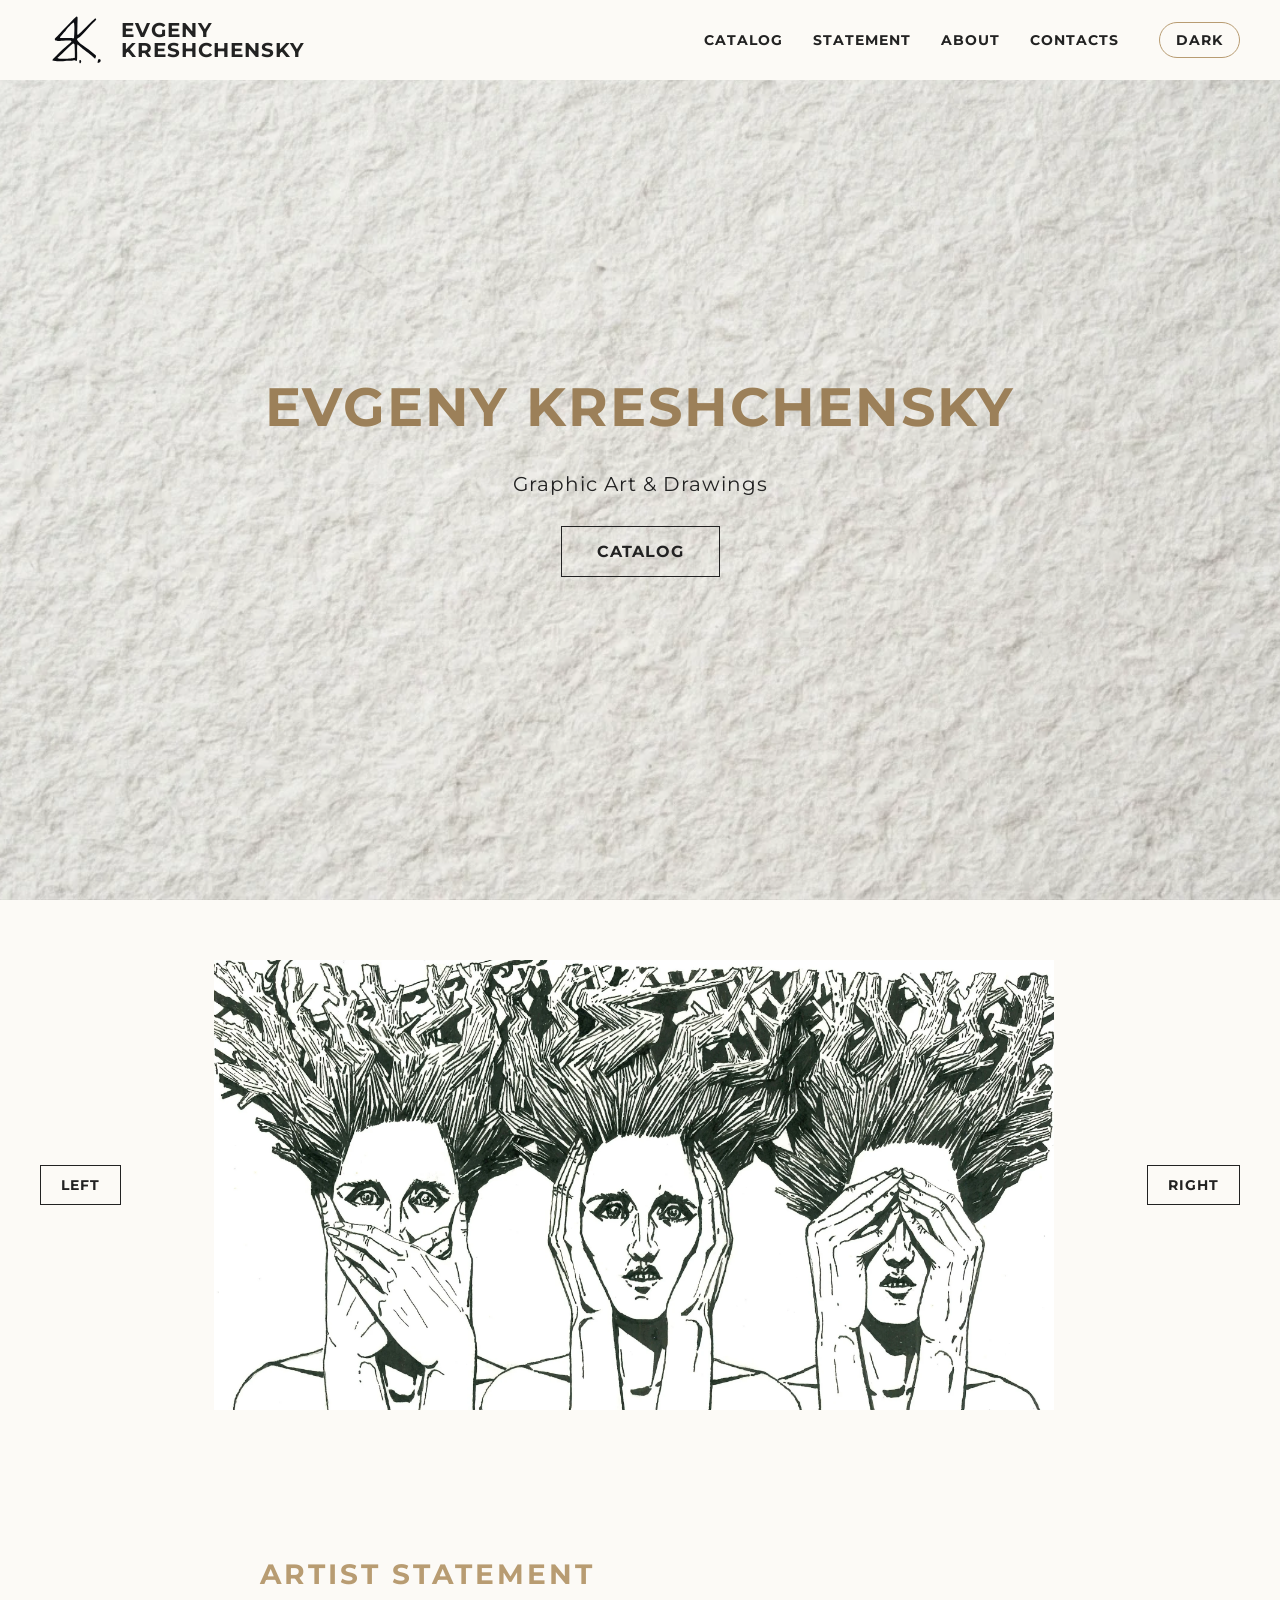
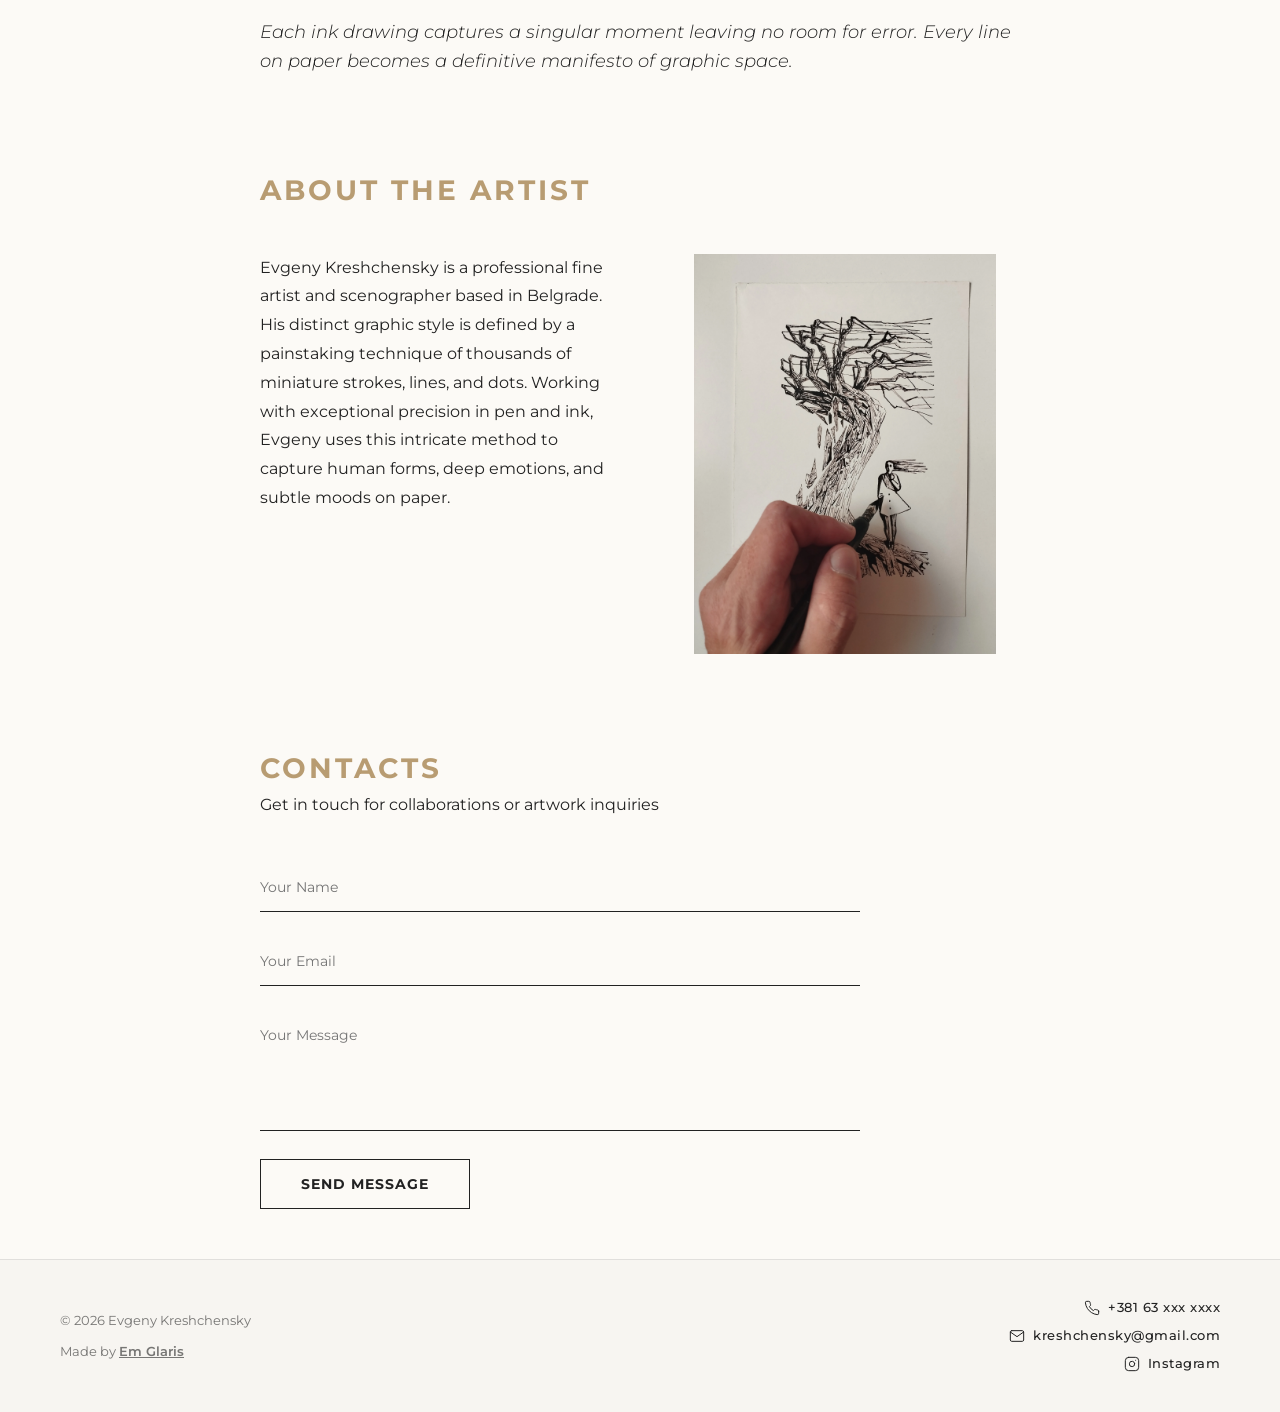
==== commit 5537bcc0: "refactor: replace jpeg images with webp" ====
--- a/index.html
+++ b/index.html
@@ -52,7 +52,7 @@
                     <button type="button" class="slider__arrow slider__arrow--prev">Left</button>
                     <div class="slider__track">
                         <figure class="slider__slide">
-                            <img class="slider__image" src="img/kreshchensky-the-cut.jpg"
+                            <img class="slider__image" src="img/drawings/head-garden/the-cut-fragment.webp"
                                 alt="Evgeny Kreshchensky. The Cut, 2026. Ink on paper">
                         </figure>
                     </div>
@@ -79,7 +79,7 @@
                             this intricate method to capture human forms, deep emotions, and subtle moods on paper.
                         </p>
                         <div class="about__image-wrapper">
-                            <img src="img/artist-hand-and-drawing.jpg" alt="Artist's hand and his ink drawing"
+                            <img src="img/artist-hand-and-drawing.webp" alt="Artist's hand and his ink drawing"
                                 class="about__image">
                         </div>
                     </div>
--- a/css/style.css
+++ b/css/style.css
@@ -6,7 +6,7 @@
     --main-title: #9c8059;
     --accent-bronze: #b89c72;
     --accent-hover: #9c8059;
-    --bg-paper: url('../img/hero-bg-light.jpg') no-repeat center / cover;
+    --bg-paper: url('../img/hero-bg-light.webp') no-repeat center / cover;
     --card-shadow: rgba(0, 0, 0, 0.2);
     --header-h: 100px;
 }
@@ -15,7 +15,7 @@
     --main-bg: #1a1a1a;
     --main-text: #f5f5f5;
     --accent-hover: #d4bc98;
-    --bg-paper: url('../img/hero-bg-dark.jpg') no-repeat center / cover;
+    --bg-paper: url('../img/hero-bg-dark.webp') no-repeat center / cover;
     --card-shadow: rgba(0, 0, 0, 0.6);
 }
 
@@ -569,6 +569,8 @@
     padding: 20px 20px 0;
     display: flex;
     align-items: flex-end;
+
+
 }
 
 .card__image {
@@ -637,19 +639,7 @@
 
 /* ===== RESPONSIVE ===== */
 
-/* ==== catalog, footer, header ==== */
-
-@media (max-width: 1325px) {
-    .catalog__grid {
-        grid-template-columns: repeat(2, 1fr);
-        gap: 40px;
-    }
-
-    .card__image-wrapper {
-        height: 55vh;
-        max-height: 55vh;
-    }
-}
+/* ==== header ==== */
 
 @media (max-width: 1024px) {
     .header__wrapper {
@@ -662,6 +652,24 @@
 
     .nav__list {
         gap: 20px;
+    }
+}
+
+@media (max-width: 860px) {
+    .header__wrapper {
+        padding: 10px 16px;
+    }
+
+    .header__actions {
+        gap: 15px;
+    }
+
+    .logo__text {
+        font-size: 14px;
+    }
+
+    .logo__img {
+        height: 40px;
     }
 }
 
@@ -677,7 +685,17 @@
         width: 30px;
         height: 18px;
     }
-
+}
+
+/* === footer ==== */
+
+@media (max-width: 1024px) {
+    .footer__container {
+        padding: 0 24px;
+    }
+}
+
+@media (max-width: 768px) {
     .footer__container {
         flex-direction: column;
         gap: 20px;
@@ -688,65 +706,47 @@
     .footer__block--right {
         align-items: center;
     }
-
-    .catalog {
-        padding: 60px 0px 30px;
-    }
-
-    .catalog__container {
-        padding: 0 24px;
-    }
-
-    .catalog__title {
-        font-size: 36px;
-    }
-
-    .catalog__grid {
-        grid-template-columns: repeat(2, 1fr);
-        gap: 5px 24px;
-    }
-
-    .card__image-wrapper {
-        height: 45vh;
-        max-height: 45vh;
-        padding: 16px 16px 0;
-    }
-
-    .filter__btn {
-        padding: 10px 20px;
-        font-size: 13px;
-    }
-}
-
-
-@media (max-width: 600px) {
-    .catalog__grid {
-        grid-template-columns: 1fr;
-        gap: 30px;
-    }
-
-    .catalog__container {
-        padding: 0 16px;
-    }
-
-    .catalog__title {
-        font-size: 28px;
-    }
-
-    .card__image-wrapper {
-        height: 55vh;
-        max-height: 55vh;
-        padding: 16px 16px 0;
-    }
-
-    .card__content {
-        padding: 12px 16px 16px;
-    }
-}
-
-
-/* ==== slider, hero ==== */
-
+}
+
+/* ==== main page ==== */
+
+@media (max-width: 1024px) {
+    .hero__title {
+        font-size: 42px;
+        margin-bottom: 30px;
+    }
+
+    .hero__subtitle {
+        font-size: 18px;
+        margin-bottom: 40px;
+    }
+
+    .about__content {
+        flex-direction: column-reverse;
+        gap: 40px;
+    }
+
+    .about__image-wrapper {
+        max-width: 100%;
+        height: auto;
+        aspect-ratio: 17 / 24;
+    }
+
+    .about__image {
+        width: 100%;
+        height: 100%;
+        object-fit: contain;
+    }
+}
+
+@media (max-width: 768px) {
+    .hero__title {
+        font-size: 32px;
+    }
+}
+
+
+/* ==== slider ==== */
 
 @media (max-width: 1094px) {
     .slider {
@@ -771,19 +771,7 @@
     }
 }
 
-
 @media (max-width: 1024px) {
-
-    .hero__title {
-        font-size: 42px;
-        margin-bottom: 30px;
-    }
-
-    .hero__subtitle {
-        font-size: 18px;
-        margin-bottom: 40px;
-    }
-
     .slider {
         padding: 40px 24px 60px;
     }
@@ -792,82 +780,115 @@
         max-width: 100%;
         height: 380px;
     }
-
-    .about__content {
-        flex-direction: column-reverse;
-        gap: 40px;
-    }
-
-    .about__image-wrapper {
-        max-width: 100%;
-        height: auto;
-        aspect-ratio: 17 / 24;
-    }
-
-    .about__image {
-        width: 100%;
-        height: 100%;
-        object-fit: contain;
-    }
-
-    .footer__container {
-        padding: 0 24px;
-    }
-}
-
-@media (max-width: 860px) {
-
-
-    .header__wrapper {
-        padding: 10px 16px;
-    }
-
-    .header__actions {
-        gap: 15px;
-    }
-
-    .logo__text {
-        font-size: 14px;
-    }
-
-    .logo__img {
-        height: 40px;
-    }
-}
-
+}
 
 @media (max-width: 768px) {
-
-    .hero__title {
-        font-size: 32px;
-    }
-
     .slider {
         padding: 40px 10px;
     }
 
-    .slider__container {
-        flex-wrap: wrap;
-        justify-content: center;
-        gap: 20px;
-        padding: 0 10px;
-    }
-
-    .slider__track {
-        width: 100%;
-        order: -1;
-    }
-
     .slider__slide {
-        height: auto;
-        max-width: 100%;
-        aspect-ratio: 17 / 24;
+        height: 350px;
     }
 
     .slider__arrow {
         padding: 10px 20px;
         font-size: 13px;
     }
-
-
+}
+
+@media (max-width: 720px) {
+    .slider__slide {
+        height: 300px;
+    }
+}
+
+@media (max-width: 600px) {
+    .slider__slide {
+        height: 250px;
+    }
+}
+
+@media (max-width: 500px) {
+
+    .slider {
+        padding: 50px 10px;
+    }
+
+    .slider__slide {
+        height: 190px;
+    }
+}
+
+
+
+/* === catalog === */
+
+@media (max-width: 1325px) {
+    .catalog__grid {
+        grid-template-columns: repeat(2, 1fr);
+        gap: 40px;
+    }
+
+    .card__image-wrapper {
+        height: 55vh;
+        max-height: 55vh;
+    }
+}
+
+
+@media (max-width: 768px) {
+    .catalog {
+        padding: 60px 0px 30px;
+    }
+
+    .catalog__container {
+        padding: 0 24px;
+    }
+
+    .catalog__title {
+        font-size: 36px;
+    }
+
+    .catalog__grid {
+        grid-template-columns: repeat(2, 1fr);
+        gap: 5px 24px;
+    }
+
+    .card__image-wrapper {
+        height: 45vh;
+        max-height: 45vh;
+        padding: 16px 16px 0;
+    }
+
+    .filter__btn {
+        padding: 10px 20px;
+        font-size: 13px;
+    }
+}
+
+
+@media (max-width: 600px) {
+    .catalog__grid {
+        grid-template-columns: 1fr;
+        gap: 30px;
+    }
+
+    .catalog__container {
+        padding: 0 16px;
+    }
+
+    .catalog__title {
+        font-size: 28px;
+    }
+
+    .card__image-wrapper {
+        height: 55vh;
+        max-height: 55vh;
+        padding: 16px 16px 0;
+    }
+
+    .card__content {
+        padding: 12px 16px 16px;
+    }
 }
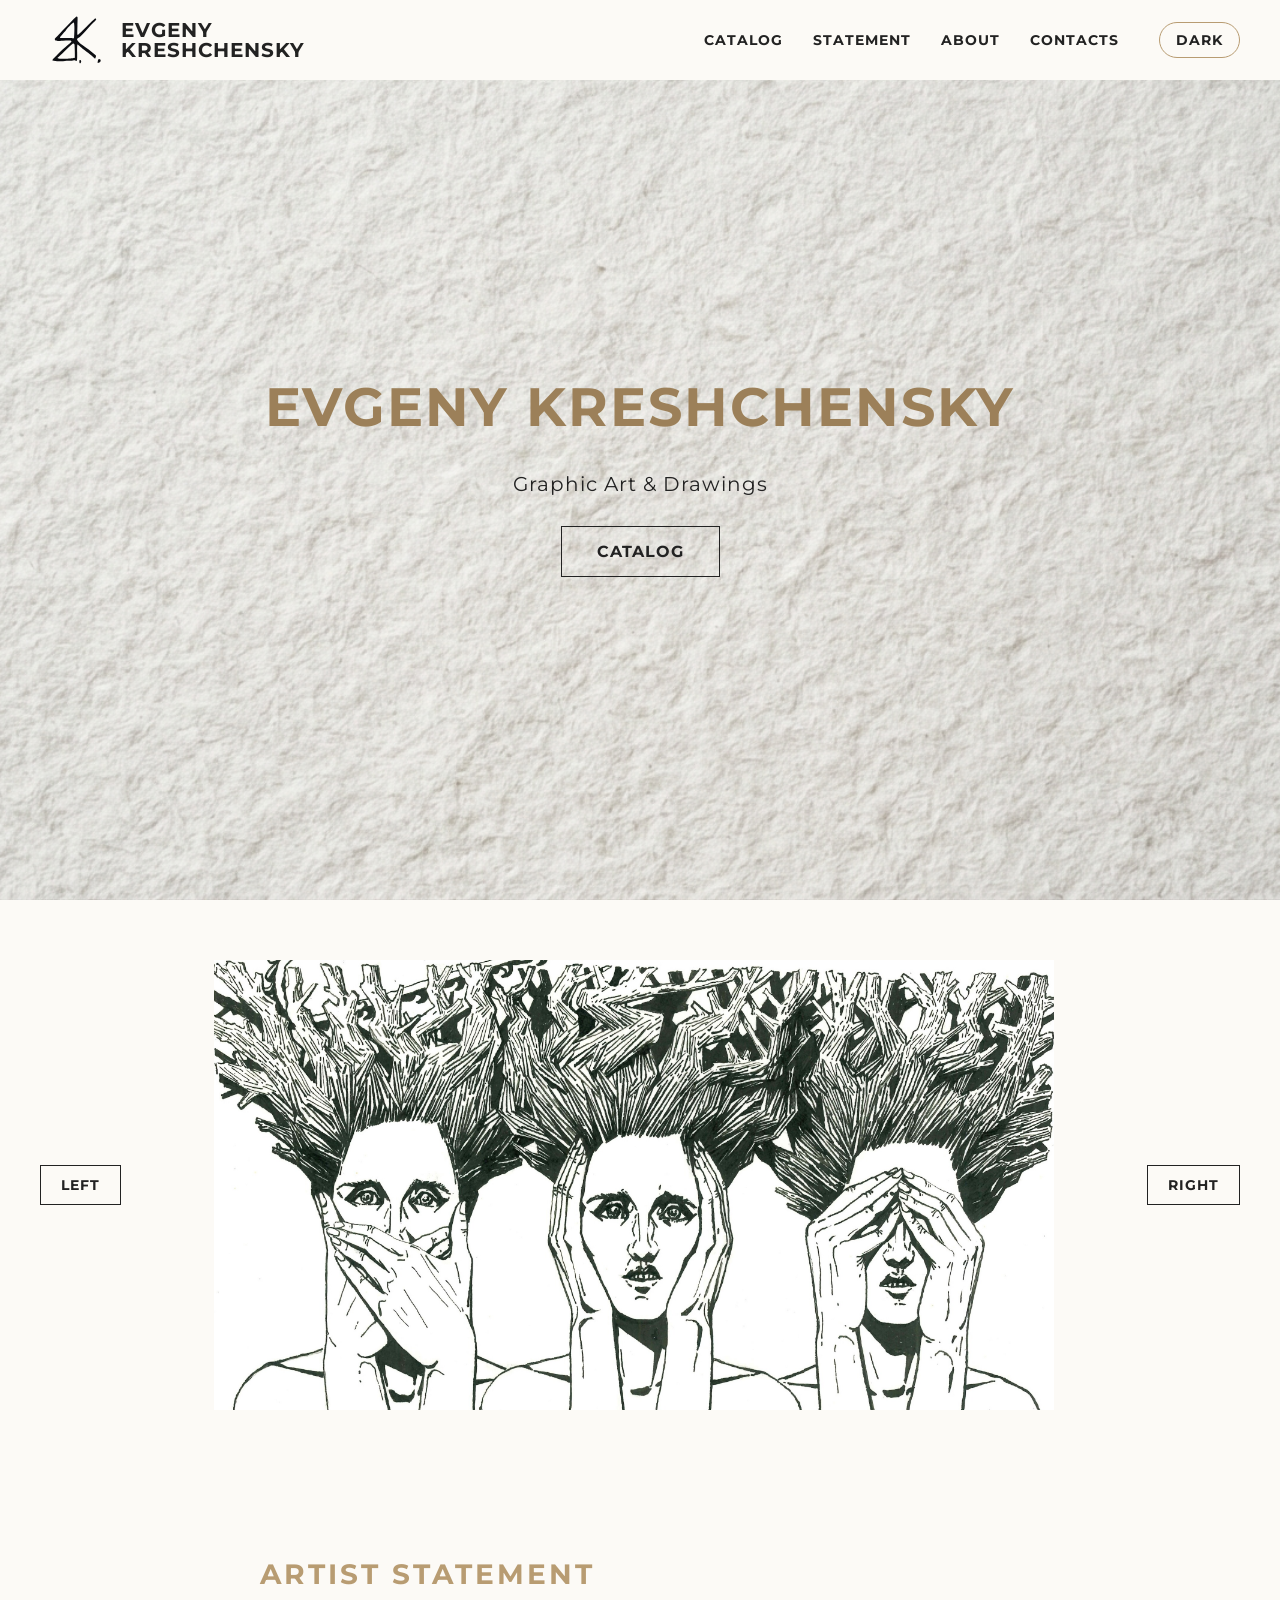
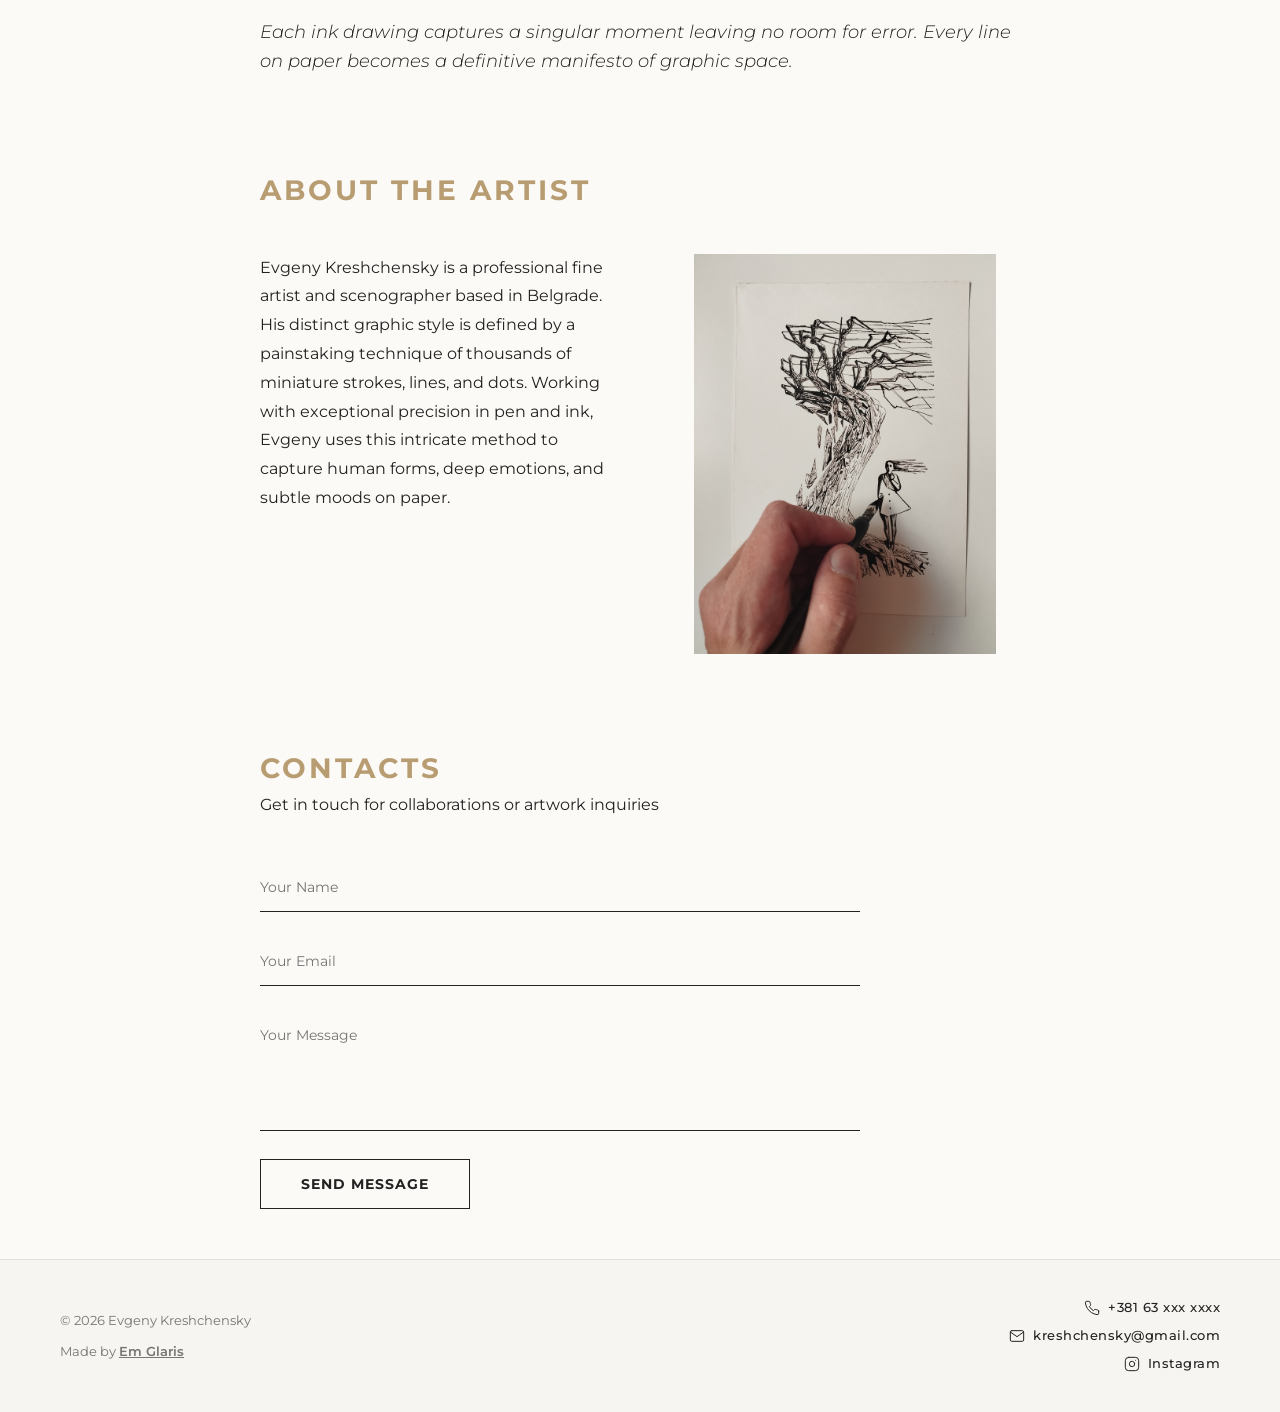
==== commit b14c5ad0: "Merge d03352f44f791ff8e0328ddabcc3ccc4d8434603 into 7c331dccf61df99c84565ba723b9b98c0bc2321e" ====
--- a/index.html
+++ b/index.html
@@ -52,7 +52,7 @@
                     <button type="button" class="slider__arrow slider__arrow--prev">Left</button>
                     <div class="slider__track">
                         <figure class="slider__slide">
-                            <img class="slider__image" src="img/drawings/head-garden/the-cut-fragment.webp"
+                            <img class="slider__image" src="img/kreshchensky-the-cut.jpg"
                                 alt="Evgeny Kreshchensky. The Cut, 2026. Ink on paper">
                         </figure>
                     </div>
@@ -79,7 +79,7 @@
                             this intricate method to capture human forms, deep emotions, and subtle moods on paper.
                         </p>
                         <div class="about__image-wrapper">
-                            <img src="img/artist-hand-and-drawing.webp" alt="Artist's hand and his ink drawing"
+                            <img src="img/artist-hand-and-drawing.jpg" alt="Artist's hand and his ink drawing"
                                 class="about__image">
                         </div>
                     </div>
--- a/css/style.css
+++ b/css/style.css
@@ -6,7 +6,7 @@
     --main-title: #9c8059;
     --accent-bronze: #b89c72;
     --accent-hover: #9c8059;
-    --bg-paper: url('../img/hero-bg-light.webp') no-repeat center / cover;
+    --bg-paper: url('../img/hero-bg-light.jpg') no-repeat center / cover;
     --card-shadow: rgba(0, 0, 0, 0.2);
     --header-h: 100px;
 }
@@ -15,7 +15,7 @@
     --main-bg: #1a1a1a;
     --main-text: #f5f5f5;
     --accent-hover: #d4bc98;
-    --bg-paper: url('../img/hero-bg-dark.webp') no-repeat center / cover;
+    --bg-paper: url('../img/hero-bg-dark.jpg') no-repeat center / cover;
     --card-shadow: rgba(0, 0, 0, 0.6);
 }
 
@@ -496,7 +496,6 @@
 
 .catalog {
     padding: 80px 0px 40px;
-    /* background: var(--bg-paper) */
 }
 
 .catalog__container {
@@ -562,15 +561,12 @@
 .card__image-wrapper {
     width: auto;
     max-width: 100%;
-    height: 66vh;
     max-height: 66vh;
     aspect-ratio: 17 / 24;
     box-sizing: border-box;
     padding: 20px 20px 0;
     display: flex;
     align-items: flex-end;
-
-
 }
 
 .card__image {
@@ -831,7 +827,6 @@
     }
 
     .card__image-wrapper {
-        height: 55vh;
         max-height: 55vh;
     }
 }
@@ -856,7 +851,6 @@
     }
 
     .card__image-wrapper {
-        height: 45vh;
         max-height: 45vh;
         padding: 16px 16px 0;
     }
@@ -883,7 +877,6 @@
     }
 
     .card__image-wrapper {
-        height: 55vh;
         max-height: 55vh;
         padding: 16px 16px 0;
     }
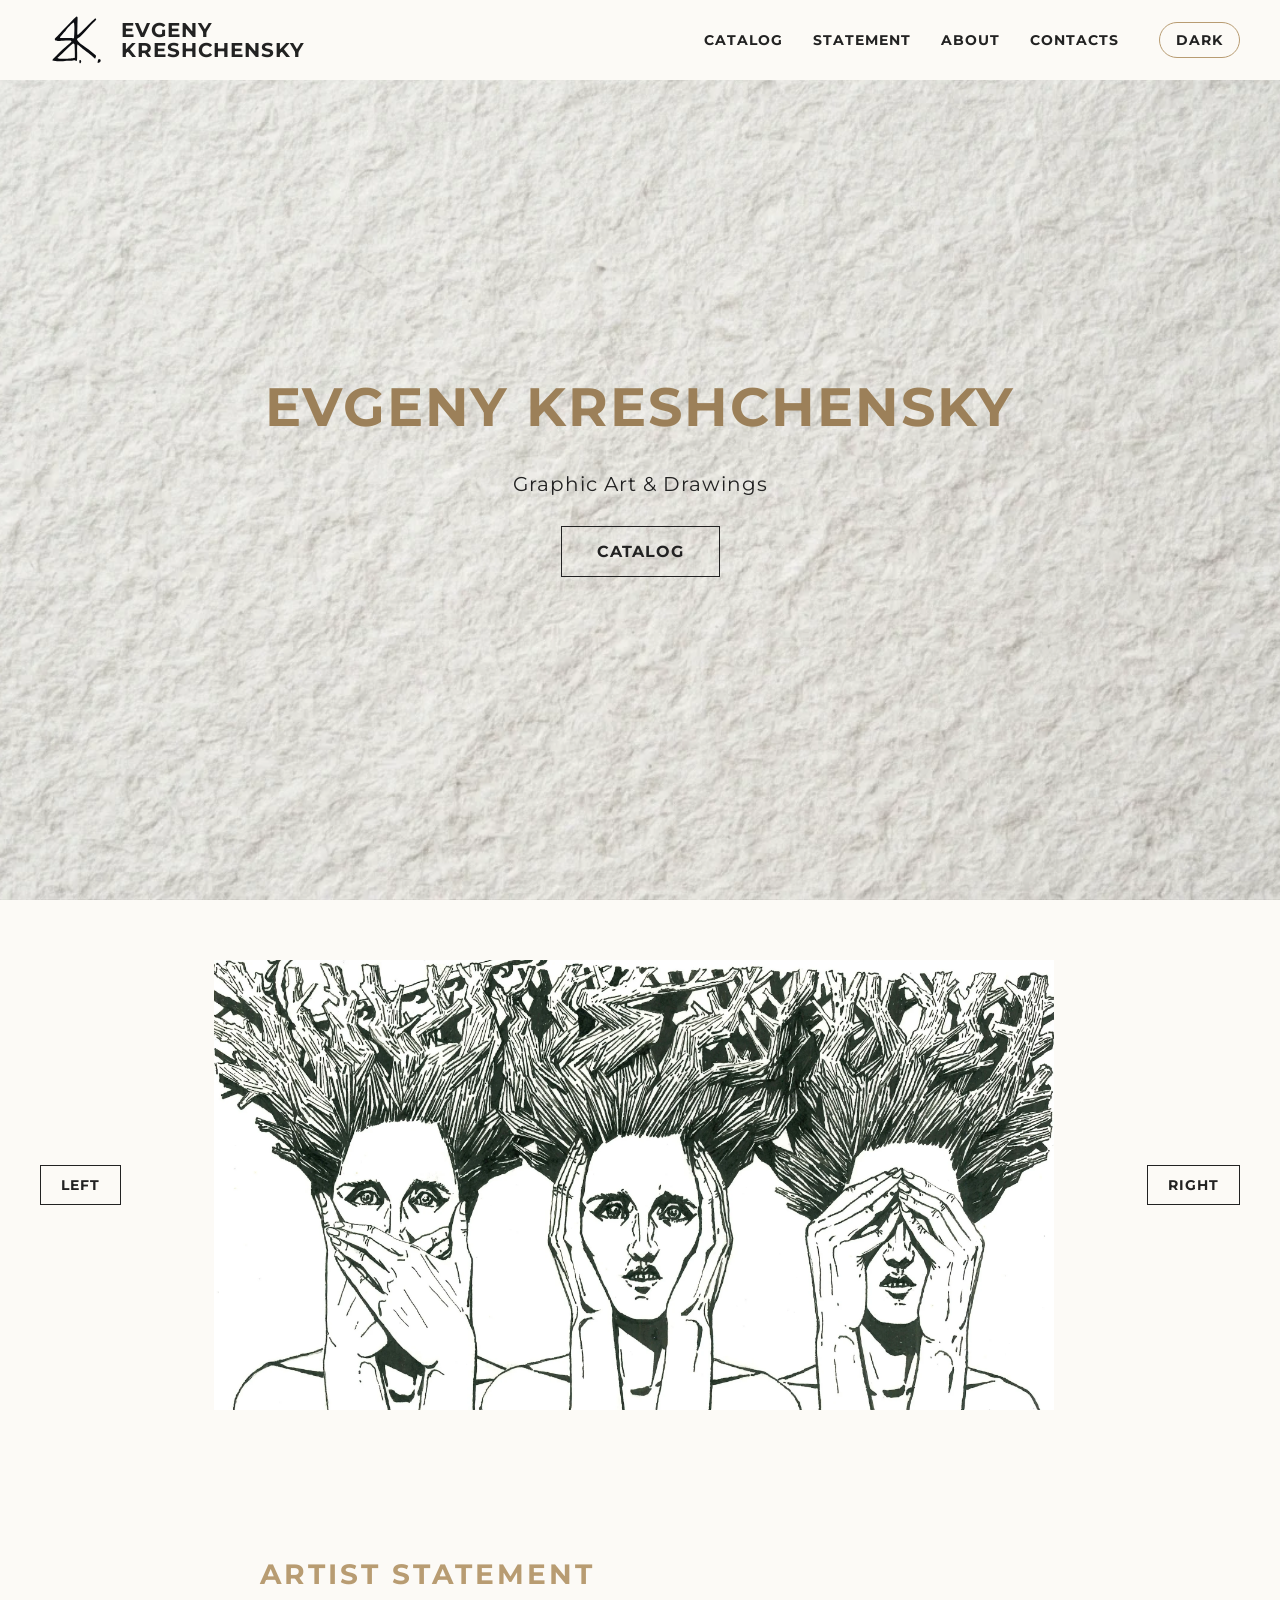
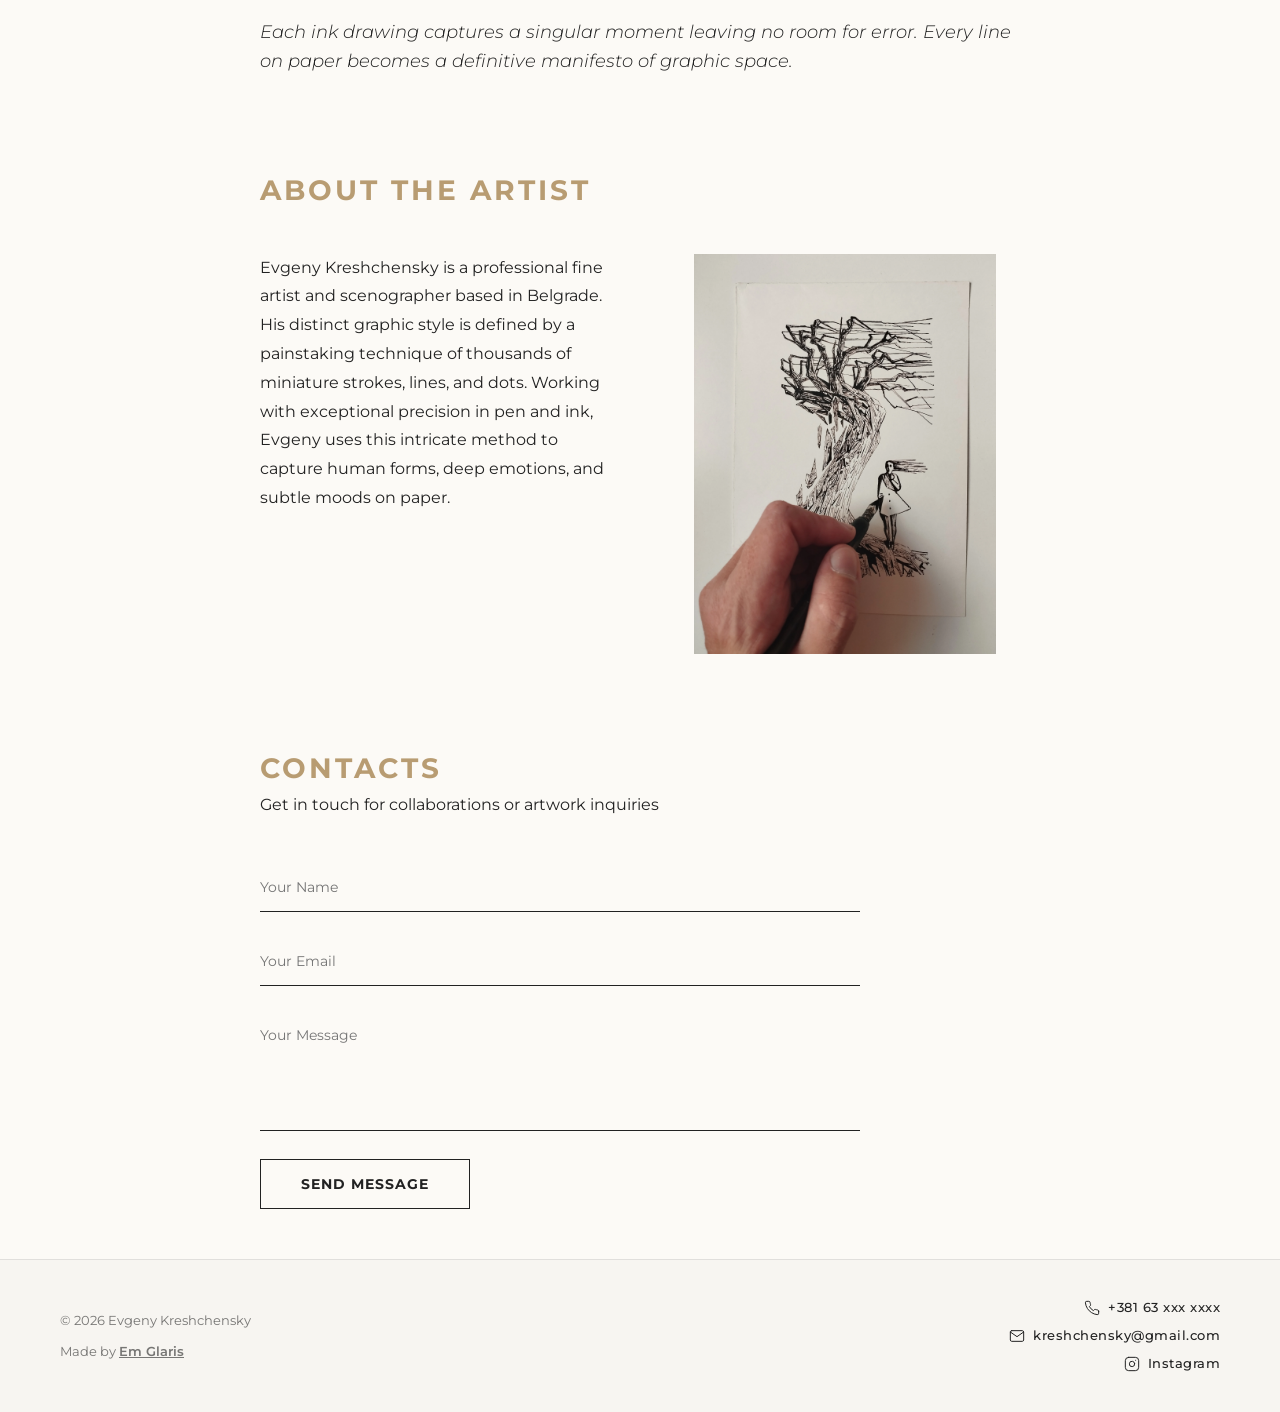
==== commit df09550a: "feat: add slider navigation" ====
--- a/index.html
+++ b/index.html
@@ -9,6 +9,7 @@
     <link rel="stylesheet" href="css/style.css">
     <link rel="icon" href="https://fav.farm/%F0%9F%96%8B">
     <script src="js/theme.js" defer></script>
+    <script src="js/slider.js" defer></script>
 </head>
 
 <body>
@@ -50,11 +51,13 @@
             <div class="slider">
                 <div class="slider__container">
                     <button type="button" class="slider__arrow slider__arrow--prev">Left</button>
-                    <div class="slider__track">
-                        <figure class="slider__slide">
-                            <img class="slider__image" src="img/kreshchensky-the-cut.jpg"
-                                alt="Evgeny Kreshchensky. The Cut, 2026. Ink on paper">
-                        </figure>
+                    <div class="slider__window">
+                        <div class="slider__track">
+                            <figure class="slider__slide">
+                                <img class="slider__image" src="img/drawings/head-garden/the-cut-fragment.webp"
+                                    alt="Evgeny Kreshchensky. The Cut, 2026. Ink on paper">
+                            </figure>
+                        </div>
                     </div>
                     <button type="button" class="slider__arrow slider__arrow--next">Right</button>
                 </div>
@@ -79,7 +82,7 @@
                             this intricate method to capture human forms, deep emotions, and subtle moods on paper.
                         </p>
                         <div class="about__image-wrapper">
-                            <img src="img/artist-hand-and-drawing.jpg" alt="Artist's hand and his ink drawing"
+                            <img src="img/artist-hand-and-drawing.webp" alt="Artist's hand and his ink drawing"
                                 class="about__image">
                         </div>
                     </div>
--- a/css/style.css
+++ b/css/style.css
@@ -6,7 +6,7 @@
     --main-title: #9c8059;
     --accent-bronze: #b89c72;
     --accent-hover: #9c8059;
-    --bg-paper: url('../img/hero-bg-light.jpg') no-repeat center / cover;
+    --bg-paper: url('../img/hero-bg-light.webp') no-repeat center / cover;
     --card-shadow: rgba(0, 0, 0, 0.2);
     --header-h: 100px;
 }
@@ -15,7 +15,7 @@
     --main-bg: #1a1a1a;
     --main-text: #f5f5f5;
     --accent-hover: #d4bc98;
-    --bg-paper: url('../img/hero-bg-dark.jpg') no-repeat center / cover;
+    --bg-paper: url('../img/hero-bg-dark.webp') no-repeat center / cover;
     --card-shadow: rgba(0, 0, 0, 0.6);
 }
 
@@ -310,15 +310,21 @@
     color: var(--main-bg);
 }
 
+.slider__window {
+    overflow: hidden;
+}
+
 .slider__track {
     flex-grow: 1;
     display: flex;
     justify-content: center;
+    transition: transform 0.5s ease;
+    justify-content: flex-start;
 }
 
 .slider__slide {
     width: 100%;
-    max-width: 800px;
+    min-width: 100%;
     height: 450px;
     display: flex;
     align-items: center;
@@ -537,10 +543,16 @@
 }
 
 .filter__btn:hover {
+    border-color: var(--accent-bronze);
+    color: var(--accent-bronze);
+
+}
+
+.filter__btn--active {
     background-color: var(--main-text);
     color: var(--main-bg);
-}
-
+    font-weight: 900;
+}
 
 /* === cards === */
 
@@ -567,6 +579,8 @@
     padding: 20px 20px 0;
     display: flex;
     align-items: flex-end;
+
+
 }
 
 .card__image {
@@ -756,7 +770,7 @@
         padding: 0 10px;
     }
 
-    .slider__track {
+    .slider__window {
         width: 100%;
         order: -1;
     }
@@ -884,4 +898,105 @@
     .card__content {
         padding: 12px 16px 16px;
     }
+}
+
+/* === modal-window === */
+
+.modal {
+    display: none;
+    position: fixed;
+    inset: 0;
+    z-index: 200;
+    align-items: center;
+    justify-content: center;
+}
+
+.modal--open {
+    display: flex;
+}
+
+.modal__overlay {
+    position: absolute;
+    inset: 0;
+    background: rgba(0, 0, 0, 0.7);
+}
+
+.modal__window {
+    position: relative;
+    max-width: 900px;
+    width: 90%;
+    max-height: 85vh;
+    overflow-y: auto;
+    background: var(--main-bg);
+    padding: 40px;
+    z-index: 1;
+}
+
+.modal__close {
+    position: absolute;
+    top: 12px;
+    right: 16px;
+    font-size: 28px;
+    background: none;
+    line-height: 1;
+}
+
+.modal__body {
+    display: flex;
+    gap: 40px;
+    flex-wrap: wrap;
+}
+
+.modal__image-wrapper {
+    flex: 1 1 300px;
+}
+
+.modal__image {
+    width: 100%;
+    display: block;
+}
+
+.modal__info {
+    flex: 1 1 300px;
+}
+
+.modal__title {
+    font-size: 24px;
+    font-weight: 700;
+    margin-bottom: 8px;
+}
+
+.modal__meta {
+    font-size: 14px;
+    opacity: 0.7;
+    margin-bottom: 24px;
+}
+
+.modal__option-group {
+    display: flex;
+    gap: 12px;
+    margin-bottom: 16px;
+}
+
+.modal__option-btn {
+    padding: 8px 16px;
+    border: 1px solid var(--main-text);
+    background: transparent;
+    color: var(--main-text);
+}
+
+.modal__option-btn--active {
+    background-color: var(--accent-bronze);
+    border-color: var(--accent-bronze);
+    color: var(--main-bg);
+}
+
+.modal__result-text {
+    margin-bottom: 24px;
+    font-size: 15px;
+    line-height: 1.6;
+}
+
+.modal__result-text[data-result="frame"] {
+    min-height: 3.2em;
 }
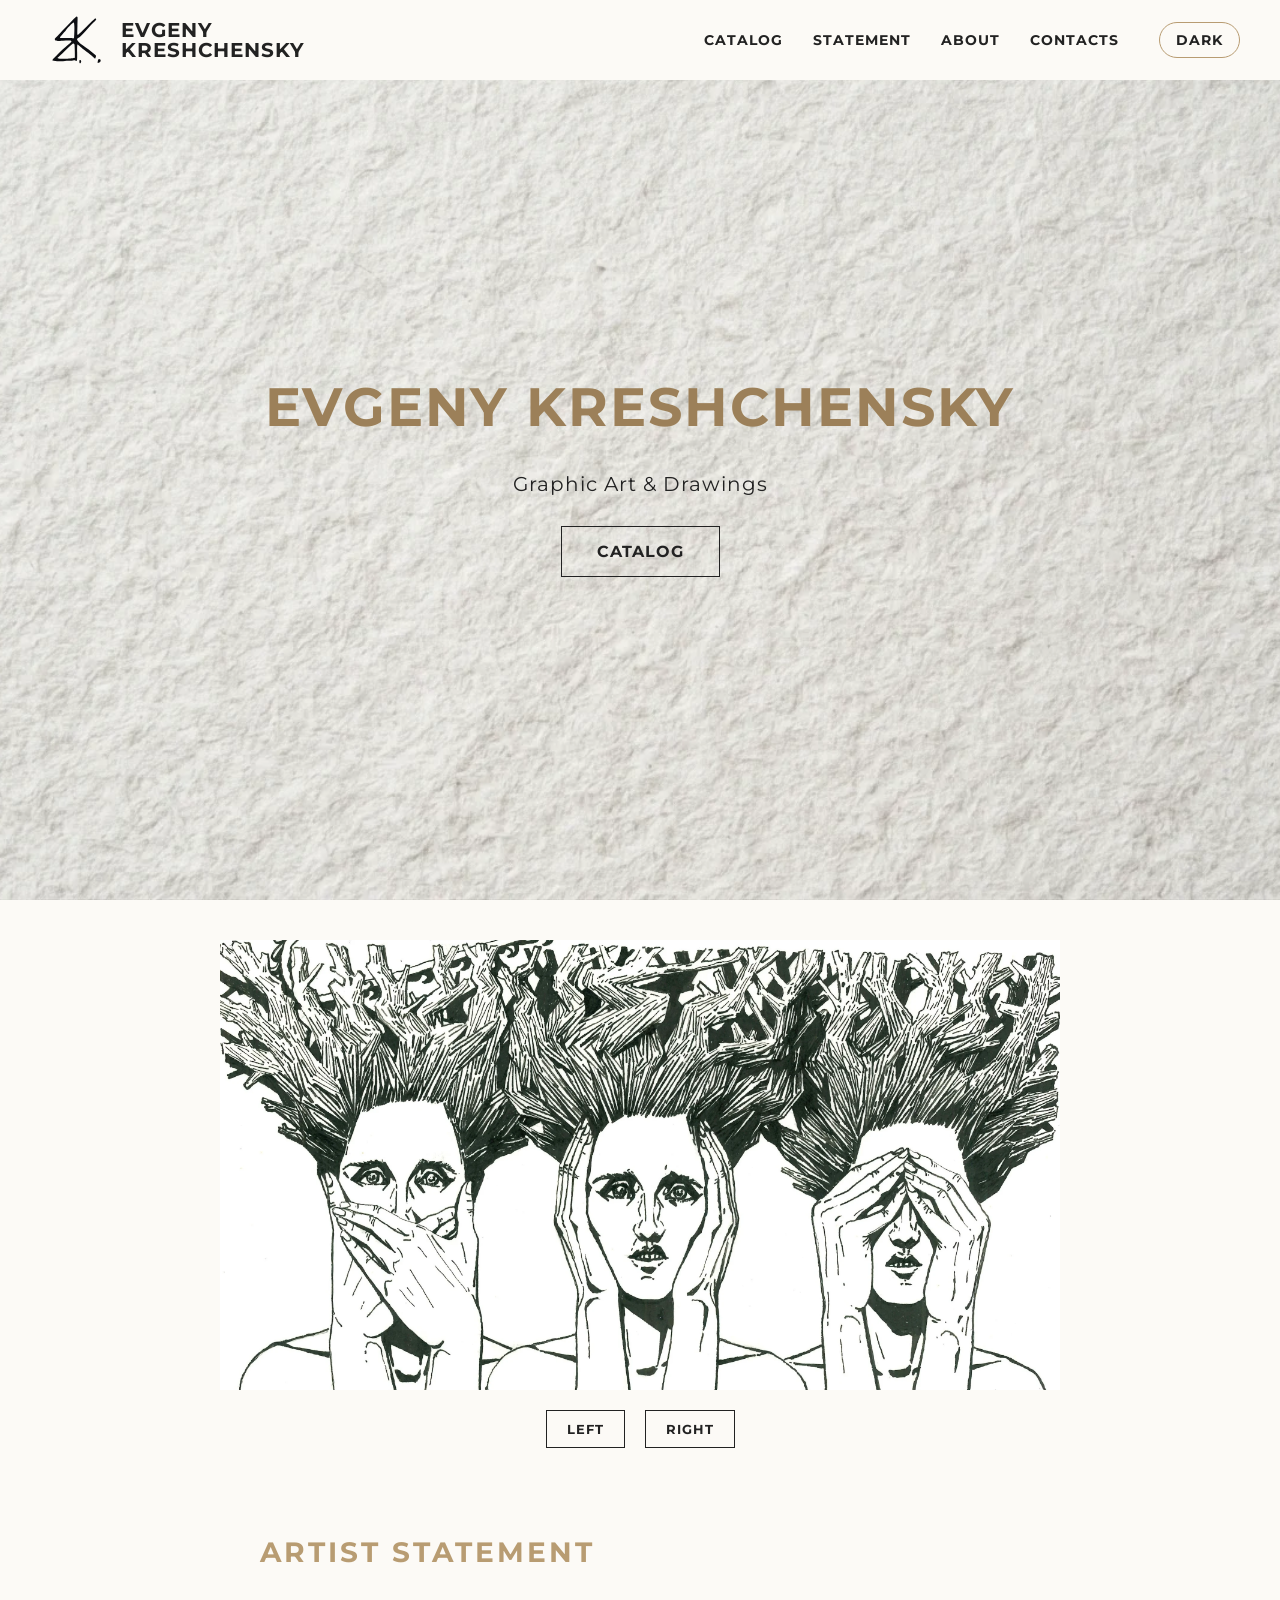
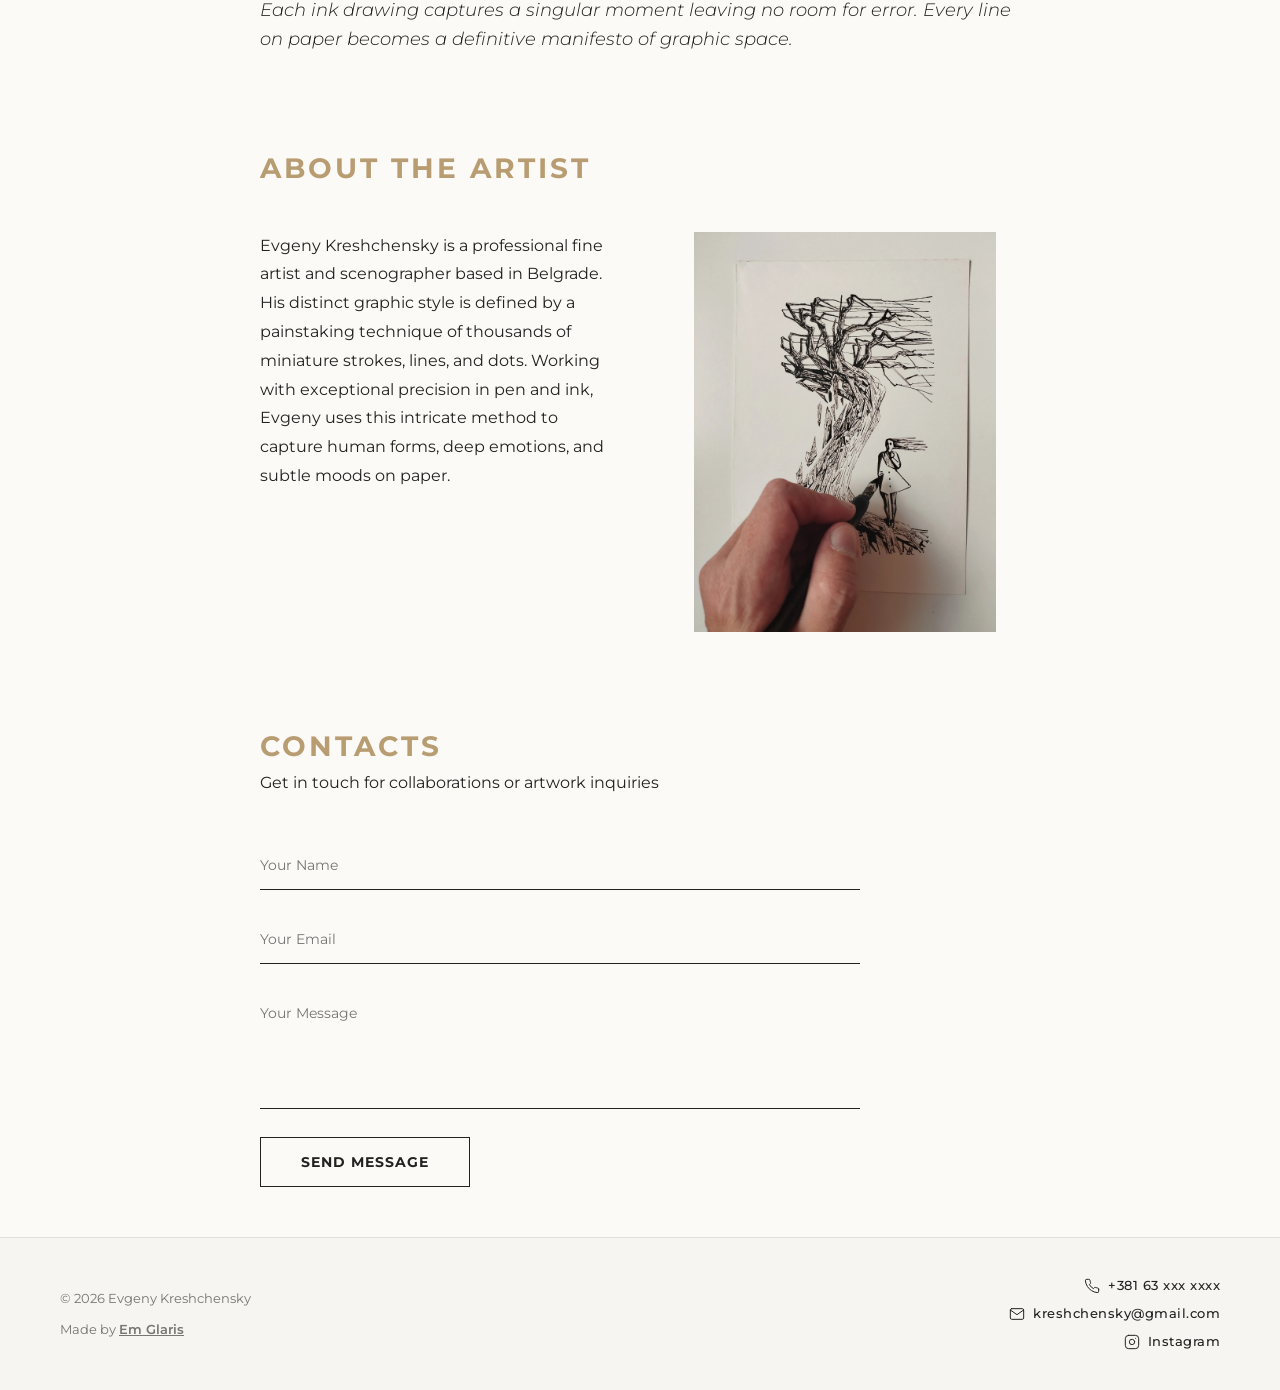
==== commit 3d22a469: "feat: add mobile burger functionality" ====
--- a/index.html
+++ b/index.html
@@ -10,6 +10,7 @@
     <link rel="icon" href="https://fav.farm/%F0%9F%96%8B">
     <script src="js/theme.js" defer></script>
     <script src="js/slider.js" defer></script>
+    <script src="js/menu.js" defer></script>
 </head>
 
 <body>
@@ -29,10 +30,23 @@
                             <li class="nav__item"><a href="#contacts" class="nav__link">Contacts</a></li>
                         </ul>
                     </nav>
+                    <nav class="mobile-menu" id="mobileMenu">
+                        <ul class="mobile-menu__list">
+                            <li class="mobile-menu__item"><a href="index.html" class="mobile-menu__link">Home</a></li>
+                            <li class="mobile-menu__item"><a href="#statement" class="mobile-menu__link">Statement</a>
+                            </li>
+                            <li class="mobile-menu__item"><a href="#about" class="mobile-menu__link">About</a>
+                            </li>
+                            <li class="mobile-menu__item"><a href="#contacts" class="mobile-menu__link">Contacts</a>
+                            </li>
+                            <li class="mobile-menu__item"><a href="catalog.html" class="mobile-menu__link">Catalog</a>
+                            </li>
+                        </ul>
+                    </nav>
                     <button type="button" class="theme-toggle">
                         <span class="theme-toggle__text">Dark</span>
                     </button>
-                    <button type="button" class="burger">
+                    <button type="button" class="burger" id="burgerBtn" aria-label="Menu" aria-expanded="false">
                         <span class="burger__line"></span>
                         <span class="burger__line"></span>
                         <span class="burger__line"></span>
@@ -52,12 +66,7 @@
                 <div class="slider__container">
                     <button type="button" class="slider__arrow slider__arrow--prev">Left</button>
                     <div class="slider__window">
-                        <div class="slider__track">
-                            <figure class="slider__slide">
-                                <img class="slider__image" src="img/drawings/head-garden/the-cut-fragment.webp"
-                                    alt="Evgeny Kreshchensky. The Cut, 2026. Ink on paper">
-                            </figure>
-                        </div>
+                        <div class="slider__track"></div>
                     </div>
                     <button type="button" class="slider__arrow slider__arrow--next">Right</button>
                 </div>
--- a/css/style.css
+++ b/css/style.css
@@ -758,7 +758,7 @@
 
 /* ==== slider ==== */
 
-@media (max-width: 1094px) {
+@media (max-width: 1280px) {
     .slider {
         padding: 40px 10px;
     }
@@ -900,7 +900,7 @@
     }
 }
 
-/* === modal-window === */
+/* === MODAL === */
 
 .modal {
     display: none;
@@ -999,4 +999,89 @@
 
 .modal__result-text[data-result="frame"] {
     min-height: 3.2em;
+}
+
+
+@media (max-width: 450px) {
+    .modal__option-btn {
+        padding: 6px 10px;
+        font-size: 13px;
+    }
+
+    .modal__title {
+        font-size: 18px;
+    }
+
+    .modal__meta,
+    .modal__result-text {
+        font-size: 13px;
+    }
+}
+
+/* === BURGER === */
+
+.mobile-menu {
+    position: fixed;
+    top: var(--header-h);
+    left: 0;
+    width: 100%;
+    height: calc(100vh - var(--header-h));
+    background-color: var(--main-bg);
+    z-index: 150;
+    transform: translateX(100%);
+    transition: transform 0.35s ease;
+    overflow-y: auto;
+}
+
+.mobile-menu--open {
+    transform: translateX(0);
+}
+
+.mobile-menu__list {
+    display: flex;
+    flex-direction: column;
+    padding: 40px 24px;
+    gap: 8px;
+}
+
+.mobile-menu__link {
+    display: block;
+    padding: 16px 0;
+    font-size: 20px;
+    font-weight: 700;
+    text-transform: uppercase;
+    letter-spacing: 1px;
+    border-bottom: 1px solid rgba(34, 34, 34, 0.1);
+    color: var(--main-text);
+}
+
+body.dark-theme .mobile-menu__link {
+    border-bottom-color: rgba(245, 245, 245, 0.1);
+}
+
+@media (min-width: 769px) {
+    .mobile-menu {
+        display: none;
+    }
+}
+
+.burger {
+    position: relative;
+    z-index: 160;
+}
+
+.burger__line {
+    transition: transform 0.3s ease, opacity 0.3s ease;
+}
+
+.burger--open .burger__line:nth-child(1) {
+    transform: translateY(8px) rotate(45deg);
+}
+
+.burger--open .burger__line:nth-child(2) {
+    opacity: 0;
+}
+
+.burger--open .burger__line:nth-child(3) {
+    transform: translateY(-8px) rotate(-45deg);
 }
